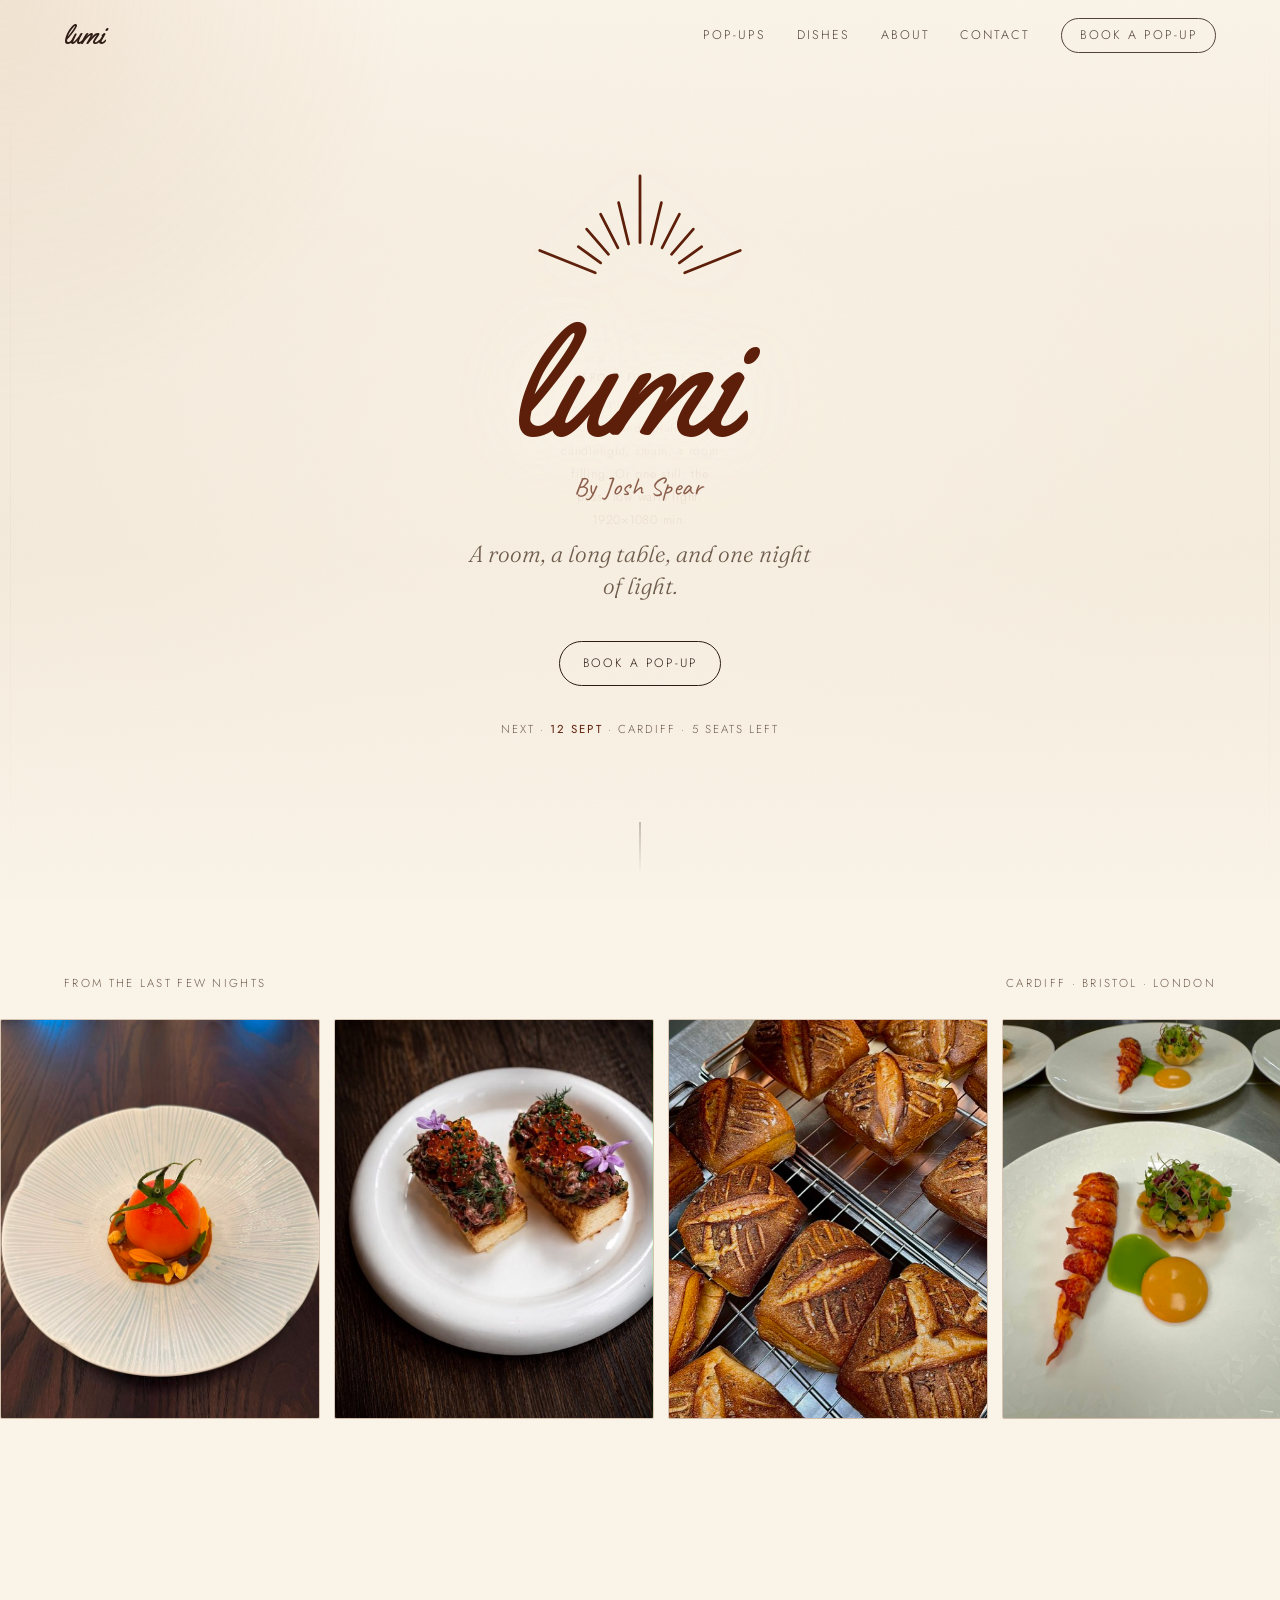
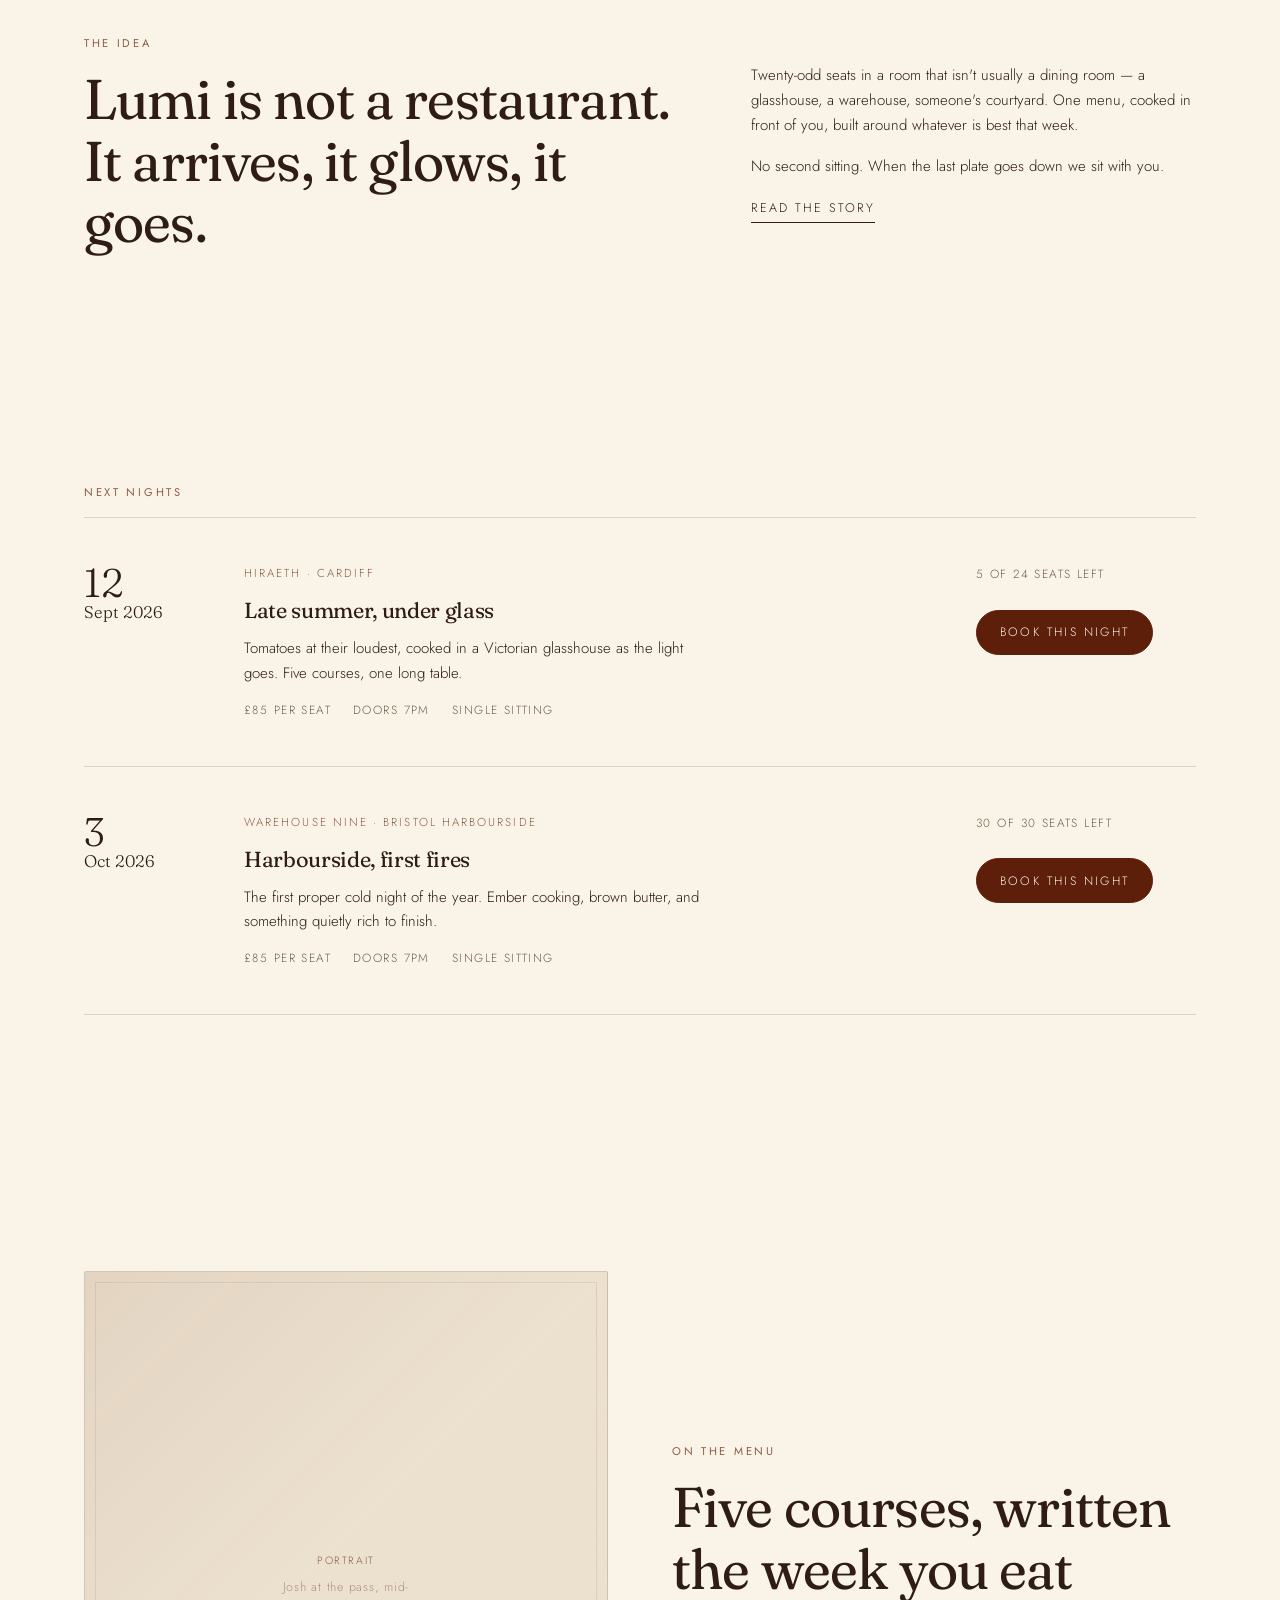
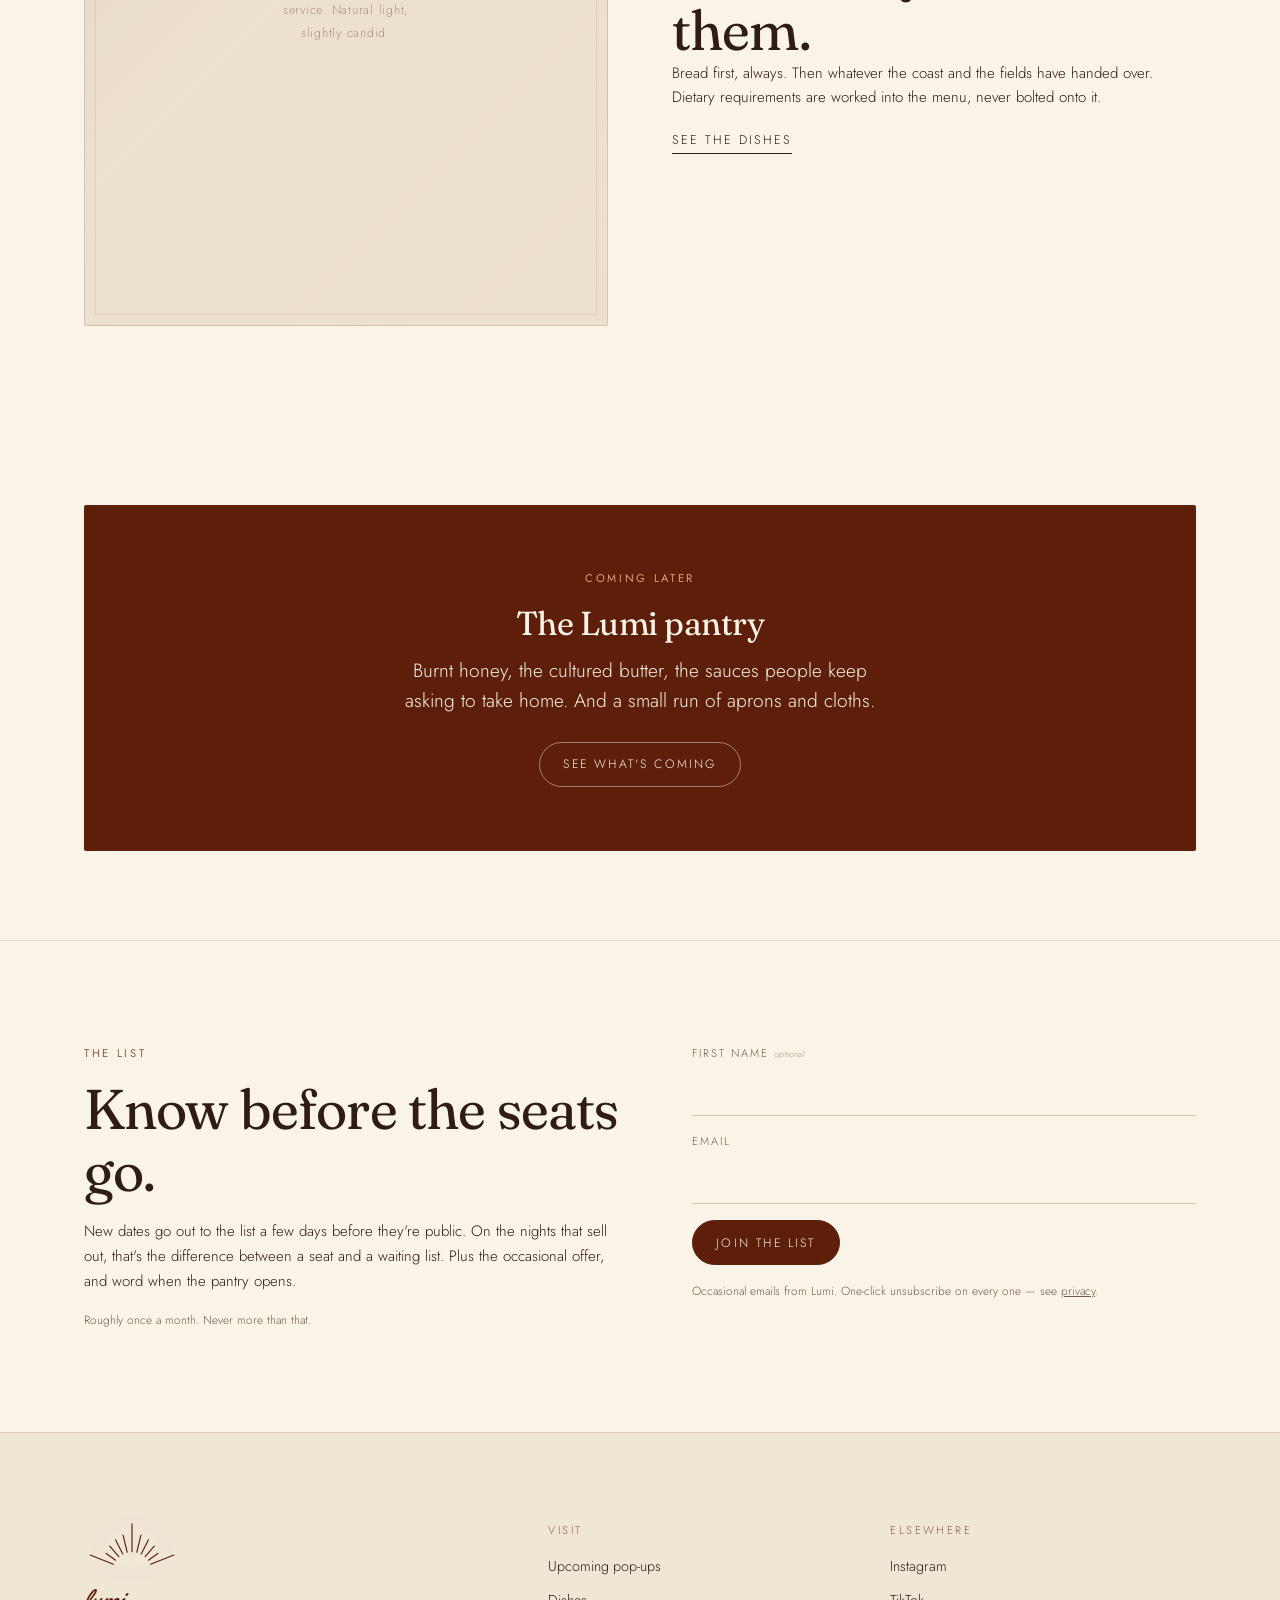
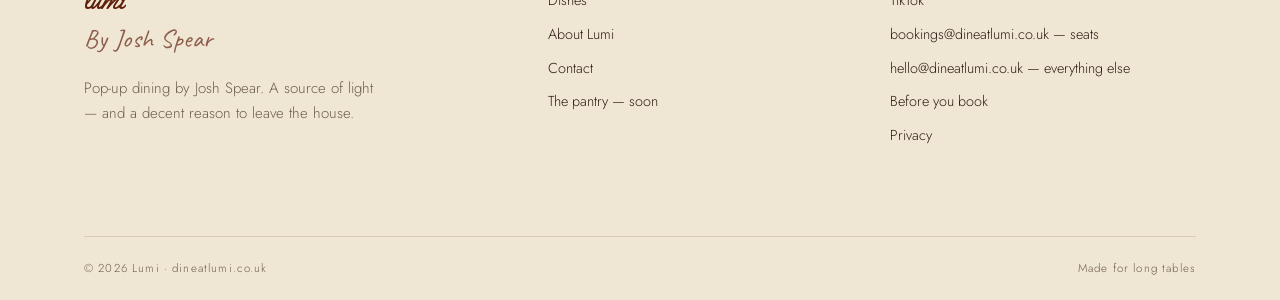
==== index.html @ 521fe667 "first commit" ====
<!DOCTYPE html>
<html lang="en-GB">
<head>
<meta charset="utf-8">
<meta name="viewport" content="width=device-width, initial-scale=1">
<title>Lumi — pop-up dining by Josh Spear</title>
<meta name="description" content="Pop-up dining by chef Josh Spear. One sitting, one long table, five courses. Book a seat at the next Lumi night.">
<link rel="canonical" href="https://dineatlumi.co.uk/">
<meta property="og:type" content="website">
<meta property="og:site_name" content="Lumi">
<meta property="og:title" content="Lumi — pop-up dining by Josh Spear">
<meta property="og:description" content="Pop-up dining by chef Josh Spear. One sitting, one long table, five courses. Book a seat at the next Lumi night.">
<meta property="og:url" content="https://dineatlumi.co.uk/">
<meta property="og:image" content="https://dineatlumi.co.uk/assets/images/og-lumi.jpg">
<meta name="twitter:card" content="summary_large_image">
<meta name="theme-color" content="#FAF3E7">
<link rel="icon" href="assets/images/favicon.svg" type="image/svg+xml">
<link rel="preconnect" href="https://fonts.googleapis.com">
<link rel="preconnect" href="https://fonts.gstatic.com" crossorigin>
<link href="https://fonts.googleapis.com/css2?family=Caveat:wght@400;500&family=Fraunces:opsz,wght,SOFT,WONK@9..144,300..600,0..100,0..1&family=Jost:wght@300;400;500&family=Yellowtail&display=swap" rel="stylesheet">
<link rel="stylesheet" href="assets/styles.css">
<script type="application/ld+json">{
  "@context":"https://schema.org","@type":"FoodEstablishment","@id":"https://dineatlumi.co.uk/#lumi",
  "name":"Lumi","alternateName":"Lumi by Josh Spear","url":"https://dineatlumi.co.uk",
  "description":"Pop-up dining by chef Josh Spear. One sitting, one long table, five courses.",
  "servesCuisine":"Modern British","priceRange":"££££","email":"hello@dineatlumi.co.uk",
  "contactPoint":[
    {"@type":"ContactPoint","contactType":"reservations","email":"bookings@dineatlumi.co.uk","areaServed":"GB","availableLanguage":"English"},
    {"@type":"ContactPoint","contactType":"customer service","email":"hello@dineatlumi.co.uk","areaServed":"GB","availableLanguage":"English"}
  ],
  "founder":{"@type":"Person","name":"Josh Spear","jobTitle":"Chef"},
  "areaServed":{"@type":"Place","name":"South West England"},
  "sameAs":["https://instagram.com/dineatlumi","https://tiktok.com/dineatlumi"]
}</script>
</head>
<body>
<div class="grain" aria-hidden="true"></div>
<div class="glow" id="glow" aria-hidden="true"></div>

<header class="head" id="head">
  <a class="brand" href="index.html">lumi</a>
  <button class="navbtn" id="navbtn" aria-expanded="false" aria-controls="nav" aria-label="Menu">
    <span></span><span></span><span></span>
  </button>
  <nav class="nav" id="nav">
    <a href="pop-ups.html">Pop-ups</a>
    <a href="dishes.html">Dishes</a>
    <a href="about.html">About</a>
    <a href="contact.html">Contact</a>
    <a href="pop-ups.html" class="btn btn--sm"><span>Book a pop-up</span></a>
  </nav>
</header>

<main id="main">


  <div class="hero">
    <div class="hero__media">
      <!-- REPLACE: hero video or still -->
      <div class="ph"><span class="ph__label">Hero — full-screen<i>Cinematic 10–15s loop, muted: hands plating by candlelight, steam, a room filling. Or one still: the pass, low warm light. 1920×1080 min.</i></span></div>
    </div>
    <div class="hero__inner">
      <!-- SWAP: drop the real logo file in here when you have an SVG -->
      <div class="sun-wrap"><svg class="sun" viewBox="0 10 200 108" fill="none" aria-hidden="true"><g stroke="currentColor" stroke-width="2.4" stroke-linecap="round"><path d="M61.1 100.3L12.8 80.8"/><path d="M65.8 91.6L46.3 77.6"/><path d="M72.6 84.2L53.6 62.3"/><path d="M80.8 78.6L65.7 49.3"/><path d="M90.1 75.2L81.4 39.2"/><path d="M100.0 74.0L100.0 16.0"/><path d="M109.9 75.2L118.6 39.2"/><path d="M119.2 78.6L134.3 49.3"/><path d="M127.4 84.2L146.4 62.3"/><path d="M134.2 91.6L153.7 77.6"/><path d="M138.9 100.3L187.2 80.8"/></g></svg></div>
      <h1 class="mark">lumi</h1>
      <p class="byline">By Josh Spear</p>
      <p class="hero__sub">A room, a long table, and one night of light.</p>
      <div class="hero__cta"><a href="pop-ups.html" class="btn"><span>Book a pop-up</span></a></div>
      <p class="next" id="nextline"></p>
    </div>
    <div class="scrollcue" aria-hidden="true"></div>
  </div>

  <!-- food strip -->
  <div class="strip">
    <div class="strip__head">
      <p>From the last few nights</p>
      <p class="dim">Cardiff · Bristol · London</p>
    </div>
    <div class="track" id="track"></div>
  </div>

  <div class="band">
    <div class="wrap two two--wide rv">
      <div>
        <p class="eyebrow">The idea</p>
        <h2 class="h-lg">Lumi is not a restaurant. It arrives, it glows, it goes.</h2>
      </div>
      <div>
        <p class="p">Twenty-odd seats in a room that isn't usually a dining room — a glasshouse, a warehouse, someone's courtyard. One menu, cooked in front of you, built around whatever is best that week.</p>
        <p class="p">No second sitting. When the last plate goes down we sit with you.</p>
        <a href="about.html" class="link">Read the story</a>
      </div>
    </div>
  </div>

  <div class="band band--tight">
    <div class="wrap">
      <p class="eyebrow rv">Next nights</p>
      <div id="home-events"></div>
      <p style="margin-top:34px" class="rv"><a href="pop-ups.html" class="link">All upcoming pop-ups</a></p>
    </div>
  </div>

  <div class="band band--tight">
    <div class="wrap two rv">
      <div class="ph r-4x5">
        <!-- REPLACE -->
        <span class="ph__label">Portrait<i>Josh at the pass, mid-service. Natural light, slightly candid.</i></span>
      </div>
      <div>
        <p class="eyebrow">On the menu</p>
        <h2 class="h-lg">Five courses, written the week you eat them.</h2>
        <p class="p">Bread first, always. Then whatever the coast and the fields have handed over. Dietary requirements are worked into the menu, never bolted onto it.</p>
        <a href="dishes.html" class="link">See the dishes</a>
      </div>
    </div>
  </div>

  <div class="band band--tight">
    <div class="wrap rv">
      <div class="shop">
        <p class="eyebrow">Coming later</p>
        <h2 class="h-md">The Lumi pantry</h2>
        <p class="lede" style="margin:14px auto 26px">Burnt honey, the cultured butter, the sauces people keep asking to take home. And a small run of aprons and cloths.</p>
        <a href="pantry.html" class="btn"><span>See what's coming</span></a>
      </div>
    </div>
  </div>

</main>

<section class="signup" aria-labelledby="signuptitle">
  <div class="wrap">
    <div class="signup__grid rv">
      <div>
        <p class="eyebrow">The list</p>
        <h2 class="h-lg" id="signuptitle">Know before the seats go.</h2>
        <p class="p" style="margin-top:18px">New dates go out to the list a few days before they're public. On the nights that sell out, that's the difference between a seat and a waiting list. Plus the occasional offer, and word when the pantry opens.</p>
        <p class="note">Roughly once a month. Never more than that.</p>
      </div>
      <form class="form" id="mailform" method="post" target="_blank" novalidate>
        <div class="field">
          <label for="m-fname">First name <span class="opt">optional</span></label>
          <input id="m-fname" name="FNAME" type="text" autocomplete="given-name">
        </div>
        <div class="field">
          <label for="m-email">Email</label>
          <input id="m-email" name="EMAIL" type="email" autocomplete="email" required>
        </div>
        <!-- Mailchimp's bot trap. Real people never see it. Leave it alone. -->
        <div class="hp" aria-hidden="true"><input id="m-hp" type="text" name="" tabindex="-1" value="" autocomplete="off"></div>
        <div><button class="btn btn--solid" type="submit" name="subscribe"><span>Join the list</span></button></div>
        <p class="note">Occasional emails from Lumi. One-click unsubscribe on every one — see <a href="privacy.html">privacy</a>.</p>
        <p class="note" id="mailstatus" role="status"></p>
      </form>
    </div>
  </div>
</section>

<footer class="foot">
  <div class="wrap">
    <div class="foot__grid">
      <div>
        <div class="sun-wrap sun-wrap--foot"><svg class="sun sun--static" viewBox="0 10 200 108" fill="none" aria-hidden="true"><g stroke="currentColor" stroke-width="2.4" stroke-linecap="round"><path d="M61.1 100.3L12.8 80.8"/><path d="M65.8 91.6L46.3 77.6"/><path d="M72.6 84.2L53.6 62.3"/><path d="M80.8 78.6L65.7 49.3"/><path d="M90.1 75.2L81.4 39.2"/><path d="M100.0 74.0L100.0 16.0"/><path d="M109.9 75.2L118.6 39.2"/><path d="M119.2 78.6L134.3 49.3"/><path d="M127.4 84.2L146.4 62.3"/><path d="M134.2 91.6L153.7 77.6"/><path d="M138.9 100.3L187.2 80.8"/></g></svg></div>
        <p class="brand" style="margin:0; color:var(--russet)">lumi</p>
        <p class="byline" style="opacity:1; animation:none; margin:0 0 16px; color:var(--clay)">By Josh Spear</p>
        <p class="p" style="max-width:34ch; color:var(--muted)">Pop-up dining by Josh Spear. A source of light — and a decent reason to leave the house.</p>
      </div>
      <div>
        <p class="foot__t">Visit</p>
        <ul>
          <li><a href="pop-ups.html">Upcoming pop-ups</a></li>
          <li><a href="dishes.html">Dishes</a></li>
          <li><a href="about.html">About Lumi</a></li>
          <li><a href="contact.html">Contact</a></li>
          <li><a href="pantry.html">The pantry — soon</a></li>
        </ul>
      </div>
      <div>
        <p class="foot__t">Elsewhere</p>
        <ul>
          <li><a href="#" target="_blank" rel="noopener">Instagram</a></li>
          <li><a href="#" target="_blank" rel="noopener">TikTok</a></li>
          <li><a href="mailto:bookings@dineatlumi.co.uk">bookings@dineatlumi.co.uk</a> — seats</li>
          <li><a href="mailto:hello@dineatlumi.co.uk">hello@dineatlumi.co.uk</a> — everything else</li>
          <li><a href="booking-terms.html">Before you book</a></li>
          <li><a href="privacy.html">Privacy</a></li>
        </ul>
      </div>
    </div>
    <div class="foot__base">
      <span>© <span id="yr"></span> Lumi · dineatlumi.co.uk</span>
      <span>Made for long tables</span>
    </div>
  </div>
</footer>
<div class="modal" id="modal" role="dialog" aria-modal="true" aria-labelledby="modaltitle">
  <div class="modal__veil" data-close></div>
  <div class="modal__box">
    <button class="modal__x" data-close aria-label="Close">×</button>
    <div id="modalbody"></div>
  </div>
</div>
<script src="assets/content.js"></script>
<script src="assets/site.js"></script>
</body>
</html>
---- assets/styles.css ----
/* ============================================================
   LUMI — dineatlumi.co.uk
   Palette sampled from the Lumi logo.
   ============================================================ */
:root{
  --cream:      #FAF3E7;   /* logo ground */
  --cream-deep: #F0E6D4;
  --sand:       #E2D5BF;
  --clay:       #8B5D4A;   /* logo mark */
  --russet:     #5D1F0A;   /* sampled from the logo wordmark */
  --night:      #241310;   /* deepest tone in the mark */
  --ink:        #2E1C15;
  --muted:      #6F5D4D;

  --bg: var(--cream);
  --fg: var(--ink);

  --display: 'Fraunces', 'Iowan Old Style', Georgia, serif;
  --body: 'Jost', 'Avenir Next', 'Helvetica Neue', sans-serif;
  --script: 'Yellowtail', 'Snell Roundhand', cursive;   /* stands in for the logo wordmark */
  --hand: 'Caveat', 'Bradley Hand', cursive;            /* the 'By Josh Spear' line */

  --gut: clamp(20px, 5vw, 64px);
  --max: 1240px;
  --ease: cubic-bezier(.22,.61,.36,1);
}

*,*::before,*::after{box-sizing:border-box}
html{-webkit-text-size-adjust:100%}
body{
  margin:0;
  font-family:var(--body);
  font-weight:300;
  font-size:clamp(15px,1.05vw,17px);
  line-height:1.65;
  color:var(--fg);
  background:var(--bg);
  transition:background-color .18s linear, color .18s linear;
  overflow-x:hidden;
}
img{max-width:100%;display:block}
a{color:inherit}
button{font:inherit;color:inherit}

/* very fine grain — keeps large flat cream areas from looking flat */
.grain{
  position:fixed; inset:0; z-index:45; pointer-events:none; opacity:.5;
  background-image:url("data:image/svg+xml,%3Csvg xmlns='http://www.w3.org/2000/svg' width='160' height='160'%3E%3Cfilter id='n'%3E%3CfeTurbulence type='fractalNoise' baseFrequency='.85' numOctaves='3'/%3E%3C/filter%3E%3Crect width='160' height='160' filter='url(%23n)' opacity='.035'/%3E%3C/svg%3E");
  mix-blend-mode:multiply;
}

/* the glow — Lumi's signature. a soft light that follows the cursor over dark sections */
.glow{
  position:fixed; z-index:1; pointer-events:none;
  width:70vmax; height:70vmax; left:0; top:0;
  transform:translate(-50%,-50%);
  background:radial-gradient(circle, rgba(199,146,104,.16), rgba(199,146,104,.05) 36%, transparent 64%);
  opacity:0; transition:opacity .6s var(--ease);
}
.glow.on{opacity:1}

/* ---------- type ---------- */
.h-xl,.h-lg,.h-md,.h-sm{
  font-family:var(--display); font-weight:400; margin:0;
  font-variation-settings:'SOFT' 40,'WONK' 1;
  letter-spacing:-.015em; line-height:1.06;
}
.h-xl{font-size:clamp(2.6rem,7.4vw,5.4rem)}
.h-lg{font-size:clamp(2.1rem,4.6vw,3.5rem); line-height:1.1}
.h-md{font-size:clamp(1.5rem,2.6vw,2.1rem); line-height:1.18}
.h-sm{font-size:clamp(1.15rem,1.7vw,1.4rem); line-height:1.25}
.eyebrow{
  font-size:.7rem; text-transform:uppercase; letter-spacing:.24em;
  font-weight:400; color:var(--clay); margin:0 0 1.4em;
}
.lede{font-size:clamp(1.05rem,1.5vw,1.28rem); line-height:1.55; max-width:46ch}
.dim{color:var(--muted)}
.p{max-width:60ch; margin:0 0 1.1em}

/* ---------- layout ---------- */
.wrap{max-width:var(--max); margin:0 auto; padding-inline:var(--gut); position:relative; z-index:2}
.band{padding-block:clamp(72px,11vw,150px)}
.band--tight{padding-block:clamp(52px,7vw,92px)}
.rule{height:1px; background:currentColor; opacity:.16; border:0; margin:0}

/* ---------- header ---------- */
.head{
  position:fixed; inset:0 0 auto; z-index:50; pointer-events:none;
  display:flex; align-items:center; justify-content:space-between; gap:16px;
  padding:18px var(--gut);
  transition:padding .4s var(--ease), background-color .3s linear;
}
.head::before{
  content:''; position:absolute; inset:0; z-index:-1; opacity:0;
  pointer-events:none; transition:opacity .3s linear;
}
.head.stuck{padding-block:12px}
.head.stuck::before{opacity:1; background:color-mix(in srgb, var(--bg) 88%, transparent); backdrop-filter:blur(9px)}
.head > *{pointer-events:auto}
.brand{
  font-family:var(--script); font-size:1.7rem; letter-spacing:.01em;
  text-decoration:none; font-weight:400; line-height:1; padding-block:4px;
}
.nav{display:flex; align-items:center; gap:clamp(18px,2.4vw,34px)}
.nav a{
  text-decoration:none; font-size:.78rem; letter-spacing:.16em; text-transform:uppercase;
  padding-block:6px; position:relative; opacity:.82;
}
.nav a::after{
  content:''; position:absolute; left:0; right:0; bottom:0; height:1px;
  background:currentColor; transform:scaleX(0); transform-origin:left;
  transition:transform .45s var(--ease);
}
.nav a:hover,.nav a[aria-current]{opacity:1}
.nav a:hover::after,.nav a[aria-current]::after{transform:scaleX(1)}
.navbtn{display:none; position:relative; z-index:3; background:none; border:0; padding:10px; cursor:pointer}
.navbtn span{display:block; width:22px; height:1px; background:currentColor; margin:5px 0; transition:transform .35s var(--ease), opacity .2s}
.navbtn[aria-expanded="true"] span:nth-child(1){transform:translateY(6px) rotate(45deg)}
.navbtn[aria-expanded="true"] span:nth-child(2){opacity:0}
.navbtn[aria-expanded="true"] span:nth-child(3){transform:translateY(-6px) rotate(-45deg)}

/* ---------- buttons ---------- */
.btn{
  display:inline-flex; align-items:center; gap:.7em;
  border:1px solid currentColor; background:none; cursor:pointer;
  padding:.95em 1.9em; border-radius:999px; text-decoration:none;
  font-size:.76rem; letter-spacing:.18em; text-transform:uppercase;
  transition:background-color .4s var(--ease), color .4s var(--ease), border-color .4s var(--ease);
}
.btn:hover{background:var(--clay); border-color:var(--clay); color:var(--cream)}
.btn--solid{background:var(--russet); border-color:var(--russet); color:var(--cream)}
.btn--solid:hover{background:var(--clay); border-color:var(--clay); color:var(--cream)}
.btn--sm{padding:.72em 1.4em; font-size:.7rem}
.link{
  text-decoration:none; font-size:.78rem; letter-spacing:.16em; text-transform:uppercase;
  border-bottom:1px solid currentColor; padding-bottom:3px; display:inline-block;
  transition:opacity .3s;
}
.link:hover{opacity:.6}
:focus-visible{outline:2px solid var(--clay); outline-offset:3px; border-radius:2px}

/* ---------- hero ---------- */
.hero{position:relative; min-height:100svh; display:grid; place-items:center; text-align:center; overflow:hidden}
.hero--sub{min-height:58svh; padding-top:90px}
.hero__media{position:absolute; inset:0; z-index:0}
.hero__media .ph{height:100%; border:0; border-radius:0; color:var(--clay)}
.hero__media::after{
  content:''; position:absolute; inset:0;
  background:
    linear-gradient(180deg, var(--cream) 0%, rgba(250,243,231,.72) 26%, rgba(250,243,231,.62) 62%, var(--cream) 100%),
    radial-gradient(ellipse at 50% 46%, rgba(250,243,231,.55), transparent 62%);
}
.hero__inner{position:relative; z-index:3; padding:110px var(--gut) 90px; width:100%}
.mark{
  font-family:var(--script); font-weight:400;
  font-size:clamp(3.8rem,14vw,9.5rem); line-height:1.05; letter-spacing:.005em;
  margin:0; color:var(--russet);
  position:relative; left:var(--nudge,0);
  text-shadow:0 2px 34px rgba(250,243,231,.95), 0 0 90px rgba(250,243,231,.8);
  opacity:0; animation:lite 1.6s var(--ease) .75s forwards;
}
.byline{
  color:var(--clay);
  position:relative; left:var(--nudge,0);
  font-family:var(--hand); font-size:clamp(1.1rem,2.2vw,1.6rem); font-weight:400;
  letter-spacing:.02em; margin:.1em 0 0; opacity:0;
  animation:lite 1.4s var(--ease) 1.1s forwards;
}
@keyframes lite{to{opacity:1; transform:none}}

/* the sunburst — Lumi's mark, drawn as light */
.sun{width:100%; height:auto; display:block; overflow:visible}
.sun path{stroke-dasharray:var(--len,70); stroke-dashoffset:var(--len,70); animation:draw 1.1s var(--ease) forwards}
.sun--static path{animation:none; stroke-dashoffset:0}
@keyframes draw{to{stroke-dashoffset:0}}
.sun-wrap{width:clamp(120px,22vw,230px); margin:0 auto 10px; color:var(--russet);
  filter:drop-shadow(0 0 22px rgba(250,243,231,.95))}
.sun-wrap--foot{width:96px; margin:0 0 10px; color:var(--russet)}
.hero__say{
  font-size:.72rem; letter-spacing:.34em; text-transform:uppercase; color:var(--clay);
  margin:0 0 26px; opacity:0; animation:lite 1.2s var(--ease) .05s forwards;
}
.hero__sub{
  color:var(--muted);
  font-family:var(--display); font-size:clamp(1.05rem,1.9vw,1.45rem); font-weight:300;
  font-style:italic; margin:30px auto 38px; max-width:24ch; line-height:1.4;
  opacity:0; animation:lite 1.4s var(--ease) 1.45s forwards;
}
.hero__cta{opacity:0; animation:lite 1.4s var(--ease) 1.7s forwards}
.next{
  color:var(--muted); margin-top:34px; font-size:.72rem; letter-spacing:.18em; text-transform:uppercase;
  opacity:0; animation:lite 1.4s var(--ease) 1.95s forwards;
}
.next b{font-weight:400; color:var(--russet)}
.scrollcue{
  position:absolute; left:50%; bottom:26px; z-index:3; transform:translateX(-50%);
  width:1px; height:52px; background:linear-gradient(currentColor,transparent); opacity:.5;
}

/* ---------- image placeholders ---------- */
.ph{
  position:relative; display:grid; place-items:center; text-align:center;
  background:
    linear-gradient(135deg, rgba(139,93,74,.13), rgba(139,93,74,.04) 45%, rgba(226,213,191,.30)),
    var(--cream-deep);
  border:1px solid rgba(139,93,74,.22); border-radius:2px;
  color:var(--clay); overflow:hidden;
}
.ph::before{
  content:''; position:absolute; inset:10px; border:1px solid rgba(139,93,74,.14); border-radius:1px;
}
.ph__label{
  position:relative; padding:20px; max-width:34ch;
  font-size:.66rem; letter-spacing:.15em; text-transform:uppercase; line-height:1.85;
}
.ph__label i{display:block; font-style:normal; opacity:.62; letter-spacing:.06em; text-transform:none; font-size:.78rem; margin-top:6px}
.ph img{
  position:absolute; inset:0;
  width:100%; height:100%;
  object-fit:cover; display:block;
}
.r-4x5{aspect-ratio:4/5}
.r-1x1{aspect-ratio:1/1}
.r-3x2{aspect-ratio:3/2}
.r-16x9{aspect-ratio:16/9}

/* ---------- the strip (food, below hero) ---------- */
.strip{padding-block:clamp(46px,6vw,74px); overflow:hidden; position:relative; z-index:2}
.strip__head{display:flex; justify-content:space-between; align-items:baseline; gap:20px; margin-bottom:26px; padding-inline:var(--gut)}
.strip__head p{margin:0; font-size:.72rem; letter-spacing:.2em; text-transform:uppercase; color:var(--muted)}
.track{display:flex; gap:14px; width:max-content; animation:slide 70s linear infinite}
.strip:hover .track,.strip:focus-within .track{animation-play-state:paused}
@keyframes slide{to{transform:translateX(-50%)}}
.track .ph{width:min(74vw,320px); flex:0 0 auto}

/* ---------- generic grid ---------- */
.two{display:grid; gap:clamp(28px,5vw,72px); align-items:center}
@media(min-width:860px){.two{grid-template-columns:1fr 1fr}.two--wide{grid-template-columns:1.15fr .85fr}}

/* ---------- events ---------- */
.ev{
  display:grid; gap:22px; padding-block:clamp(30px,4vw,46px);
  border-top:1px solid rgba(139,93,74,.22); align-items:start;
}
.ev:last-of-type{border-bottom:1px solid rgba(139,93,74,.22)}
@media(min-width:900px){.ev{grid-template-columns:120px 1fr 220px; gap:40px}}
.ev__date{font-family:var(--display); font-size:1.05rem; line-height:1.3; font-variation-settings:'SOFT' 40}
.ev__date b{display:block; font-size:2.5rem; font-weight:300; line-height:.95}
.ev__where{font-size:.72rem; letter-spacing:.18em; text-transform:uppercase; color:var(--clay); margin:0 0 10px}
.ev__body p{margin:0 0 14px; max-width:52ch}
.ev__meta{display:flex; flex-wrap:wrap; gap:8px 22px; font-size:.74rem; letter-spacing:.12em; text-transform:uppercase; color:var(--muted)}
.seats{margin-bottom:14px}
.seats__bar{height:2px; background:rgba(139,93,74,.22); position:relative; overflow:hidden; margin-top:8px}
.seats__bar i{position:absolute; inset:0 auto 0 0; background:var(--clay); display:block}
.ev__act{display:flex; flex-direction:column; gap:12px; align-items:flex-start}
.sold{font-size:.72rem; letter-spacing:.2em; text-transform:uppercase; color:var(--muted); border:1px solid rgba(139,93,74,.3); padding:.85em 1.6em; border-radius:999px}

/* ---------- dishes ---------- */
.dish{display:grid; gap:clamp(22px,4vw,60px); padding-block:clamp(34px,5vw,66px); border-top:1px solid rgba(139,93,74,.22)}
@media(min-width:860px){
  .dish{grid-template-columns:.85fr 1fr; align-items:center}
  .dish:nth-child(even) .dish__media{order:2}
}
.course{font-size:.68rem; letter-spacing:.26em; text-transform:uppercase; color:var(--clay); margin:0 0 12px}
.dish__name{margin:0 0 14px}
.dish__note{font-family:var(--display); font-style:italic; font-size:1.02rem; color:var(--muted); margin:0 0 16px; max-width:48ch}

/* ---------- shop teaser ---------- */
.shop{background:var(--russet); color:var(--cream); border-radius:2px; padding:clamp(34px,5vw,66px); text-align:center}
.shop .eyebrow{color:#E0A472}
.shop .btn{border-color:rgba(250,243,231,.45)}

/* ---------- pantry ---------- */
.prods{display:grid; gap:clamp(20px,3vw,36px); grid-template-columns:repeat(auto-fit,minmax(230px,1fr)); margin-top:8px}
.prod__name{margin:16px 0 4px; font-family:var(--display); font-size:1.05rem; font-variation-settings:'SOFT' 40}
.prod__meta{margin:0; font-size:.74rem; letter-spacing:.14em; text-transform:uppercase; color:var(--muted)}
.prod__soon{display:inline-block; margin-top:10px; font-size:.66rem; letter-spacing:.2em; text-transform:uppercase; color:var(--clay); border:1px solid rgba(139,93,74,.3); border-radius:999px; padding:.5em 1.1em}

/* ---------- prose pages ---------- */
.prose{max-width:68ch}
.prose h3{font-family:var(--display); font-weight:400; font-size:1.2rem; margin:42px 0 10px; font-variation-settings:'SOFT' 40}
.prose h3:first-child{margin-top:0}
.prose p{margin:0 0 1em}
.todo{border-left:2px solid var(--clay); padding:14px 0 14px 18px; margin:28px 0; font-size:.86rem; color:var(--muted)}
.todo b{color:var(--clay); font-weight:400; letter-spacing:.14em; text-transform:uppercase; font-size:.68rem; display:block; margin-bottom:6px}

/* ---------- mailing list ---------- */
.signup{border-top:1px solid rgba(139,93,74,.2); padding-block:clamp(56px,8vw,104px)}
.signup__grid{display:grid; gap:clamp(26px,4vw,68px)}
@media(min-width:860px){.signup__grid{grid-template-columns:1.05fr .95fr; align-items:start}}
.signup .form{gap:16px}
.opt{text-transform:none; letter-spacing:.02em; opacity:.6; font-size:.78em}
.hp{position:absolute; left:-5000px; width:1px; height:1px; overflow:hidden}

/* ---------- forms ---------- */
.form{display:grid; gap:18px; max-width:520px}
.field{display:grid; gap:8px}
.field label{font-size:.7rem; letter-spacing:.18em; text-transform:uppercase; color:var(--muted)}
.field input,.field select,.field textarea{
  font:inherit; color:var(--ink); background:transparent;
  border:0; border-bottom:1px solid rgba(139,93,74,.35); padding:10px 0; border-radius:0;
  transition:border-color .3s;
}
.field input:focus,.field select:focus,.field textarea:focus{border-color:var(--clay); outline:none}
.field textarea{resize:vertical; min-height:110px}
.note{font-size:.74rem; color:var(--muted); margin:0}
.socials{display:flex; flex-wrap:wrap; gap:10px 14px; margin-top:6px}

/* ---------- modal ---------- */
.modal{position:fixed; inset:0; z-index:80; display:none; place-items:center; padding:20px}
.modal.open{display:grid}
.modal__veil{position:absolute; inset:0; background:rgba(93,31,10,.34); backdrop-filter:blur(8px) saturate(1.1)}
.modal__box{
  position:relative; background:var(--cream); color:var(--ink);
  width:min(560px,100%); max-height:88svh; overflow:auto;
  padding:clamp(26px,4vw,44px); border-radius:3px;
  box-shadow:0 30px 80px rgba(93,31,10,.20); border:1px solid rgba(139,93,74,.18);
  animation:rise .5s var(--ease);
}
@keyframes rise{from{opacity:0; transform:translateY(16px)}}
.modal__x{position:absolute; top:14px; right:14px; background:none; border:0; cursor:pointer; font-size:1.4rem; line-height:1; padding:8px; opacity:.55}
.modal__x:hover{opacity:1}

/* ---------- footer ---------- */
.foot{background:var(--cream-deep); color:var(--ink); position:relative; z-index:2;
  border-top:1px solid rgba(139,93,74,.20)}
.foot a{text-decoration:none}
.foot__grid{display:grid; gap:36px; padding-block:clamp(52px,7vw,88px)}
@media(min-width:760px){.foot__grid{grid-template-columns:1.4fr 1fr 1fr}}
.foot__t{font-size:.7rem; letter-spacing:.22em; text-transform:uppercase; color:var(--clay); margin:0 0 16px}
.foot ul{list-style:none; margin:0; padding:0; display:grid; gap:10px; font-size:.9rem}
.foot__base{display:flex; flex-wrap:wrap; gap:10px 26px; justify-content:space-between; padding-block:22px; font-size:.72rem; letter-spacing:.1em; color:var(--muted); border-top:1px solid rgba(139,93,74,.20)}

/* ---------- reveal ---------- */
.rv{opacity:0; transform:translateY(22px); transition:opacity 1s var(--ease), transform 1s var(--ease)}
.rv.in{opacity:1; transform:none}

/* ---------- mobile ---------- */
@media(max-width:800px){
  .navbtn{display:block; z-index:2}
  .nav{
    position:fixed; inset:0; background:var(--cream); color:var(--ink);
    flex-direction:column; justify-content:center; gap:26px;
    visibility:hidden; clip-path:circle(0% at calc(100% - 34px) 34px);
    transition:clip-path .6s var(--ease), visibility .6s;
  }
  .nav.open{visibility:visible; clip-path:circle(150% at calc(100% - 34px) 34px)}
  .nav a{font-size:1rem; letter-spacing:.22em}
  .head.stuck::before{background:color-mix(in srgb, var(--bg) 94%, transparent)}
}

@media(prefers-reduced-motion:reduce){
  *,*::before,*::after{animation-duration:.01ms !important; animation-iteration-count:1 !important; transition-duration:.01ms !important}
  .rv{opacity:1; transform:none}
  .mark,.byline,.hero__say,.hero__sub,.hero__cta,.next{opacity:1}
  .sun path{stroke-dashoffset:0}
  .strip{overflow-x:auto}
  .track{animation:none}
}
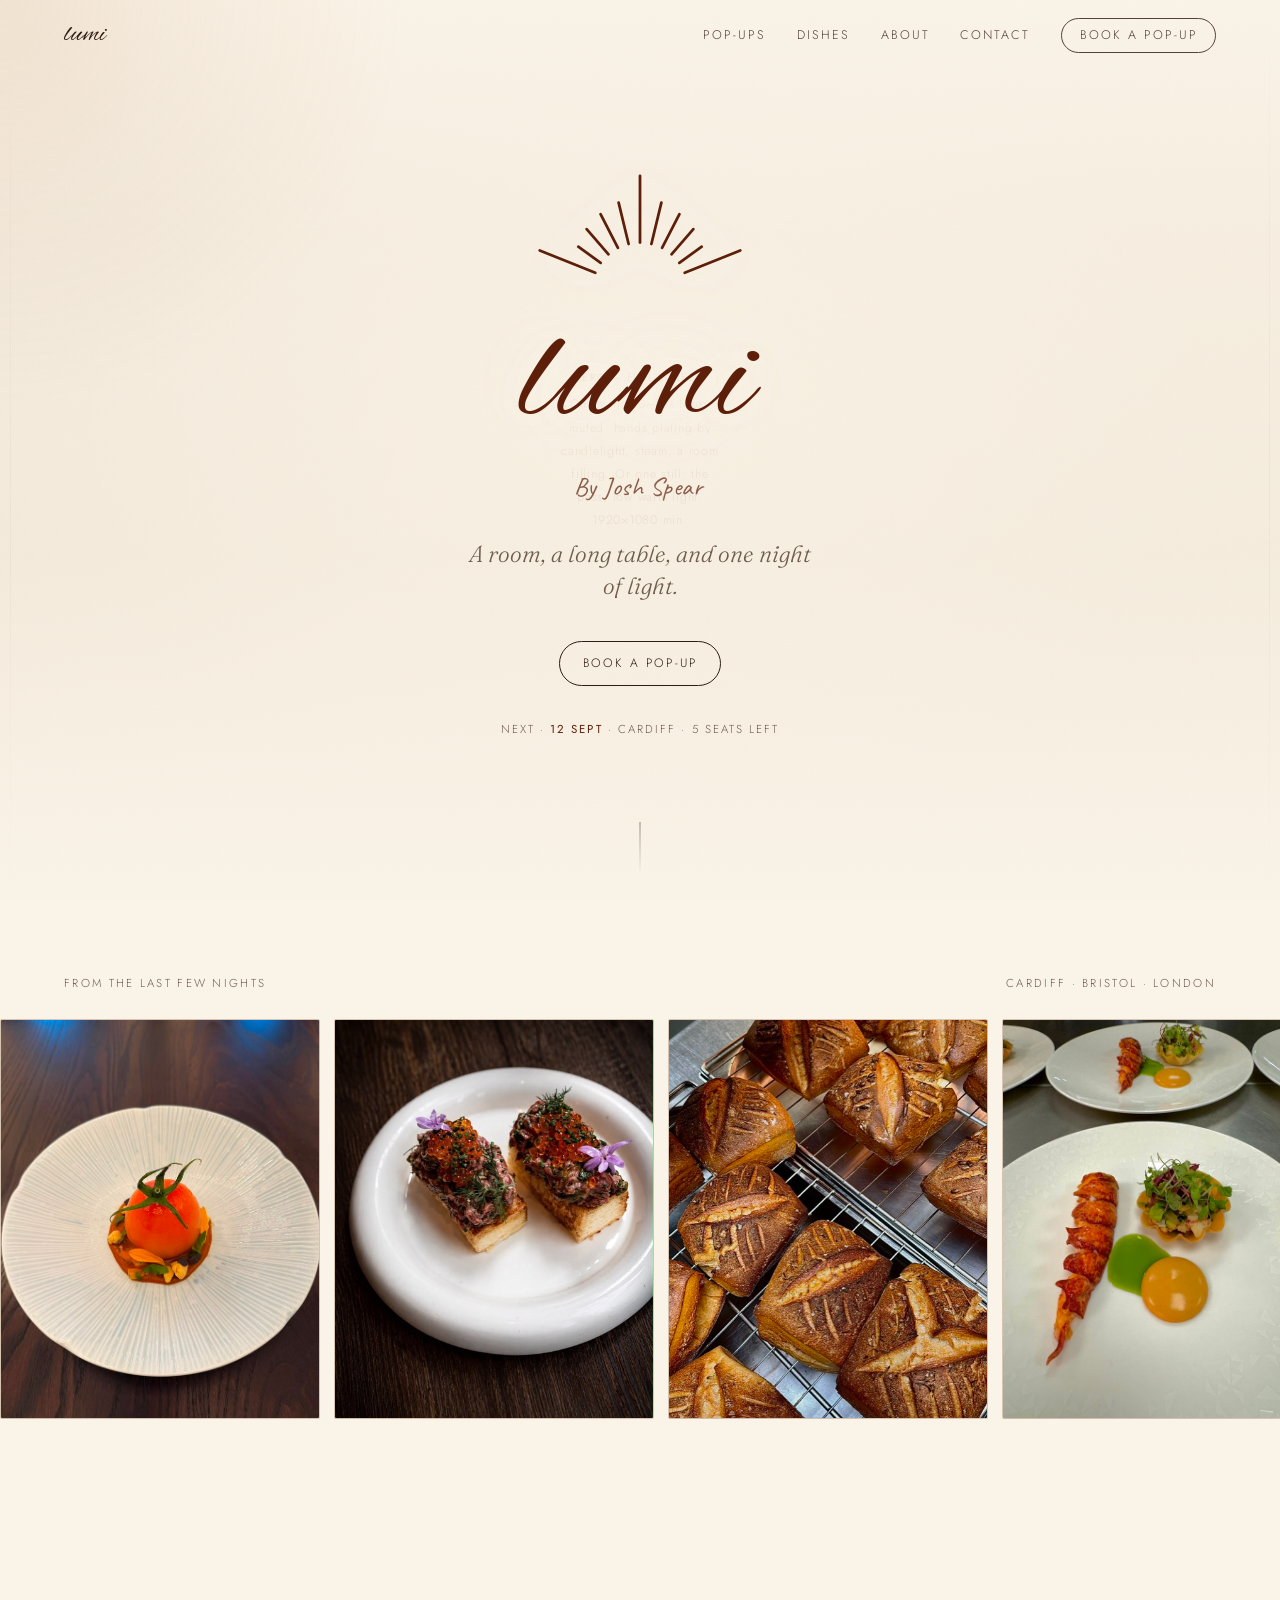
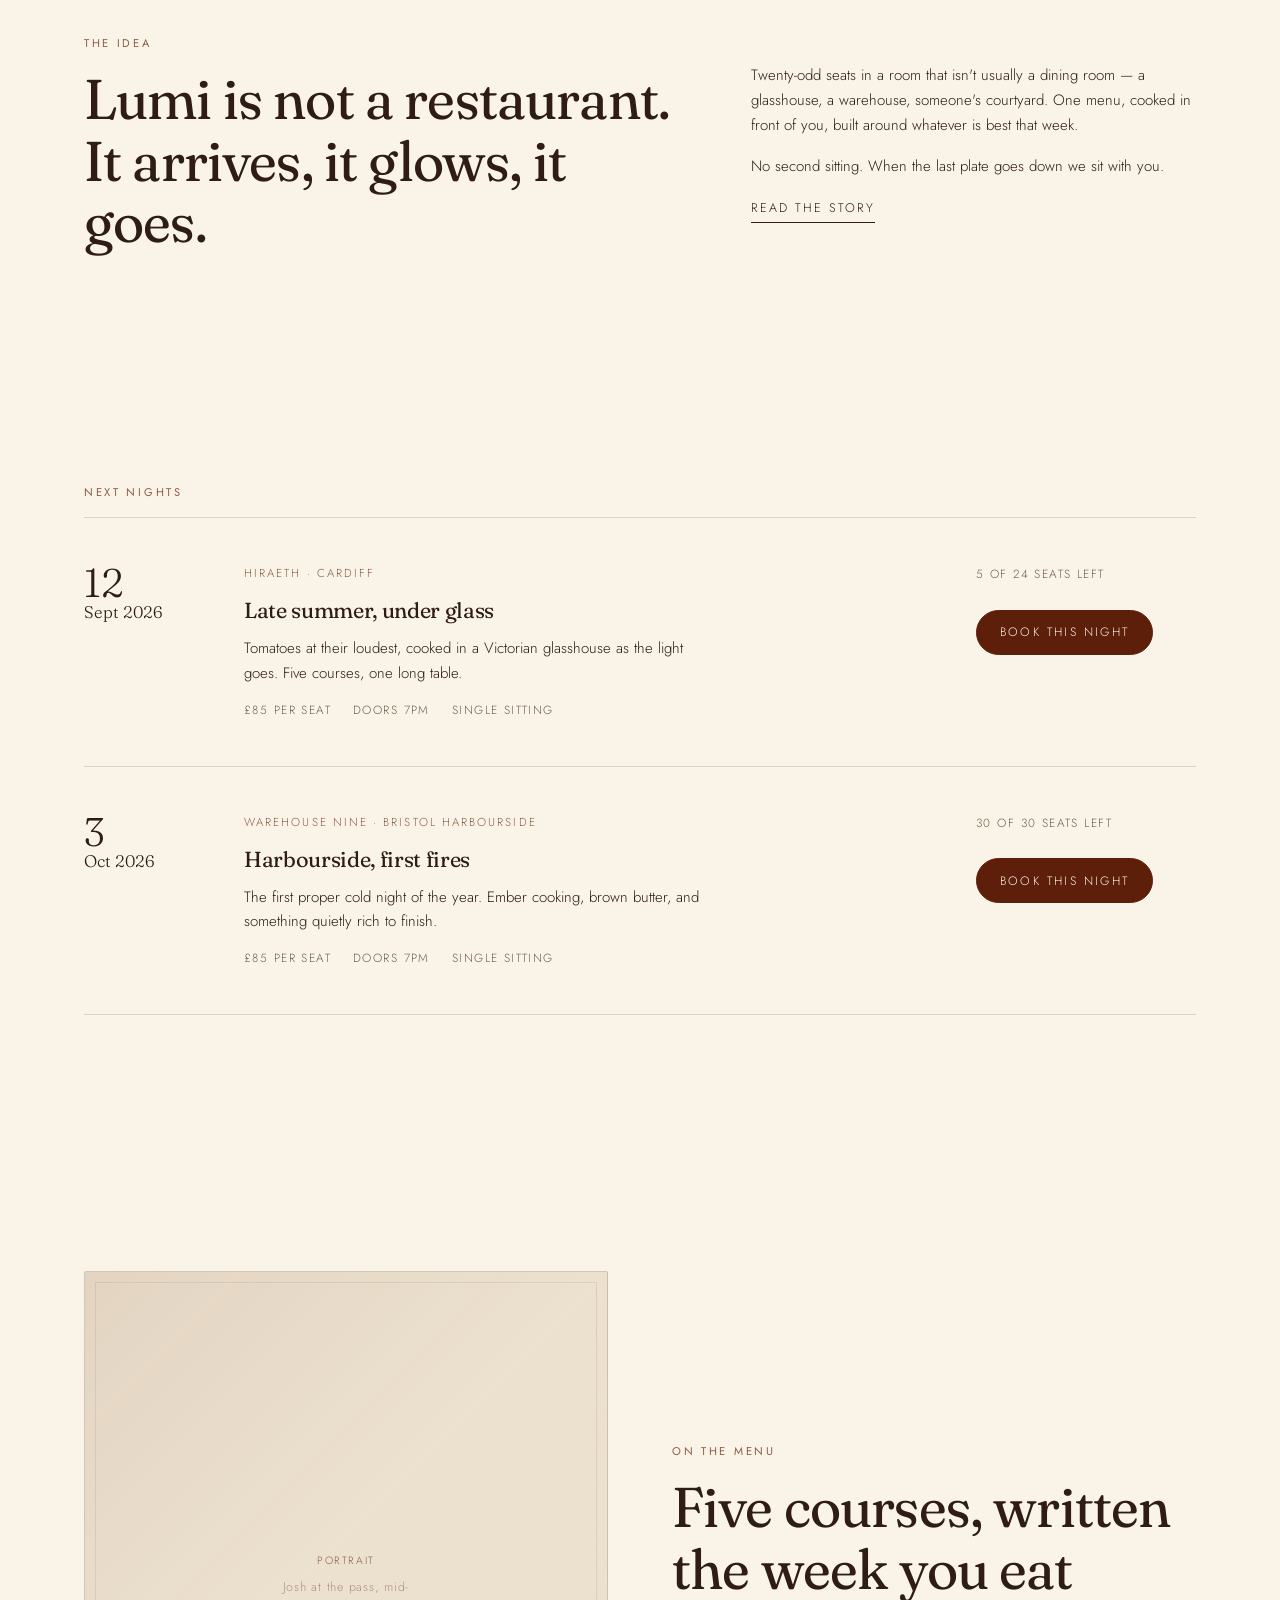
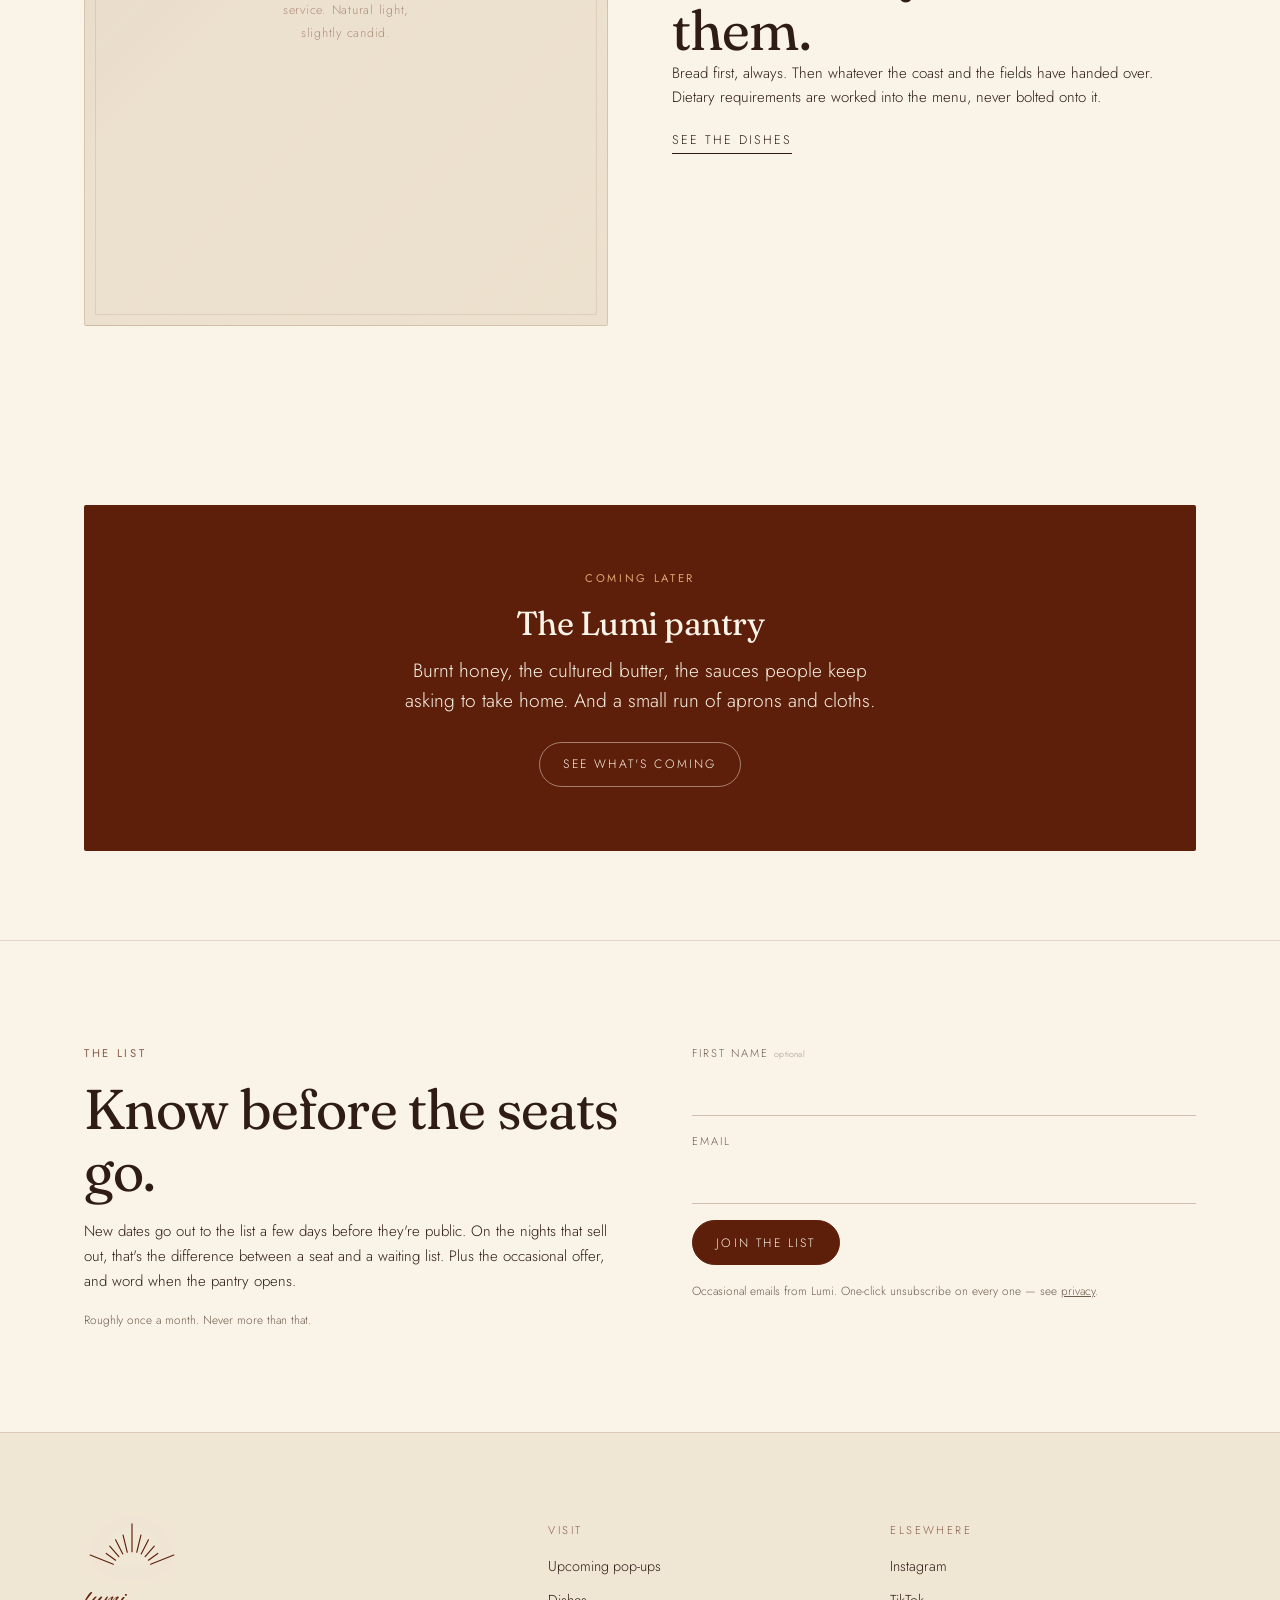
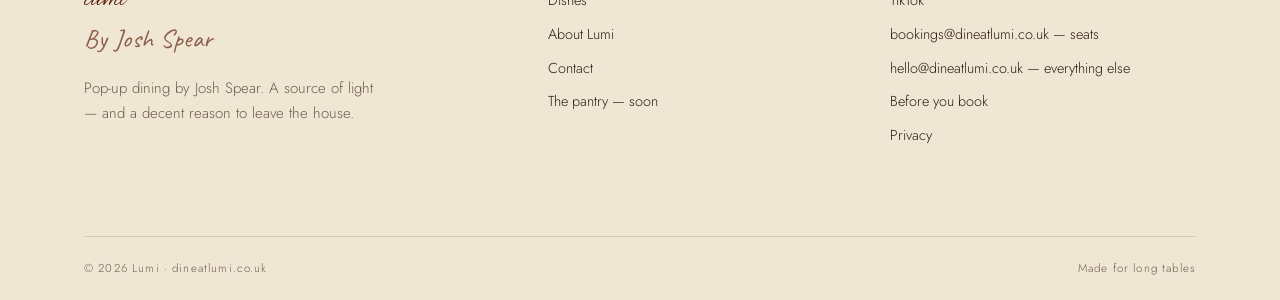
==== commit fe29914e: "Changed Lumi font to Alex Brush across all pages. Added a new section to the CLAUDE.md file with a b" ====
--- a/index.html
+++ b/index.html
@@ -17,7 +17,7 @@
 <link rel="icon" href="assets/images/favicon.svg" type="image/svg+xml">
 <link rel="preconnect" href="https://fonts.googleapis.com">
 <link rel="preconnect" href="https://fonts.gstatic.com" crossorigin>
-<link href="https://fonts.googleapis.com/css2?family=Caveat:wght@400;500&family=Fraunces:opsz,wght,SOFT,WONK@9..144,300..600,0..100,0..1&family=Jost:wght@300;400;500&family=Yellowtail&display=swap" rel="stylesheet">
+<link href="https://fonts.googleapis.com/css2?family=Caveat:wght@400;500&family=Fraunces:opsz,wght,SOFT,WONK@9..144,300..600,0..100,0..1&family=Jost:wght@300;400;500&family=Alex+Brush&display=swap" rel="stylesheet">
 <link rel="stylesheet" href="assets/styles.css">
 <script type="application/ld+json">{
   "@context":"https://schema.org","@type":"FoodEstablishment","@id":"https://dineatlumi.co.uk/#lumi",
@@ -57,7 +57,8 @@
   <div class="hero">
     <div class="hero__media">
       <!-- REPLACE: hero video or still -->
-      <div class="ph"><span class="ph__label">Hero — full-screen<i>Cinematic 10–15s loop, muted: hands plating by candlelight, steam, a room filling. Or one still: the pass, low warm light. 1920×1080 min.</i></span></div>
+      <div class="ph"><span class="ph__label">Hero — full-screen<i>Cinematic 10–15s loop, muted: hands plating by candlelight, steam, a room filling. Or one still: the pass, low warm light. 1920×1080 min.</i></span>
+      </div>
     </div>
     <div class="hero__inner">
       <!-- SWAP: drop the real logo file in here when you have an SVG -->
--- a/assets/styles.css
+++ b/assets/styles.css
@@ -17,7 +17,7 @@
 
   --display: 'Fraunces', 'Iowan Old Style', Georgia, serif;
   --body: 'Jost', 'Avenir Next', 'Helvetica Neue', sans-serif;
-  --script: 'Yellowtail', 'Snell Roundhand', cursive;   /* stands in for the logo wordmark */
+  --script: 'Alex Brush', 'Snell Roundhand', cursive;   /* stands in for the logo wordmark */
   --hand: 'Caveat', 'Bradley Hand', cursive;            /* the 'By Josh Spear' line */
 
   --gut: clamp(20px, 5vw, 64px);
@@ -106,7 +106,9 @@
   text-decoration:none; font-size:.78rem; letter-spacing:.16em; text-transform:uppercase;
   padding-block:6px; position:relative; opacity:.82;
 }
-.nav a::after{
+/* :not(.btn) — the CTA in the nav is an <a> too, and without this the
+   underline draws straight across the inside of the pill */
+.nav a:not(.btn)::after{
   content:''; position:absolute; left:0; right:0; bottom:0; height:1px;
   background:currentColor; transform:scaleX(0); transform-origin:left;
   transition:transform .45s var(--ease);
@@ -131,6 +133,11 @@
 .btn--solid{background:var(--russet); border-color:var(--russet); color:var(--cream)}
 .btn--solid:hover{background:var(--clay); border-color:var(--clay); color:var(--cream)}
 .btn--sm{padding:.72em 1.4em; font-size:.7rem}
+/* Forms disable the button while they're sending. Without this the
+   button looks identical mid-flight and people press it again. */
+.btn:disabled{opacity:.5; cursor:default}
+.btn:disabled:hover{background:none; border-color:currentColor; color:inherit}
+.btn--solid:disabled:hover{background:var(--russet); border-color:var(--russet); color:var(--cream)}
 .link{
   text-decoration:none; font-size:.78rem; letter-spacing:.16em; text-transform:uppercase;
   border-bottom:1px solid currentColor; padding-bottom:3px; display:inline-block;
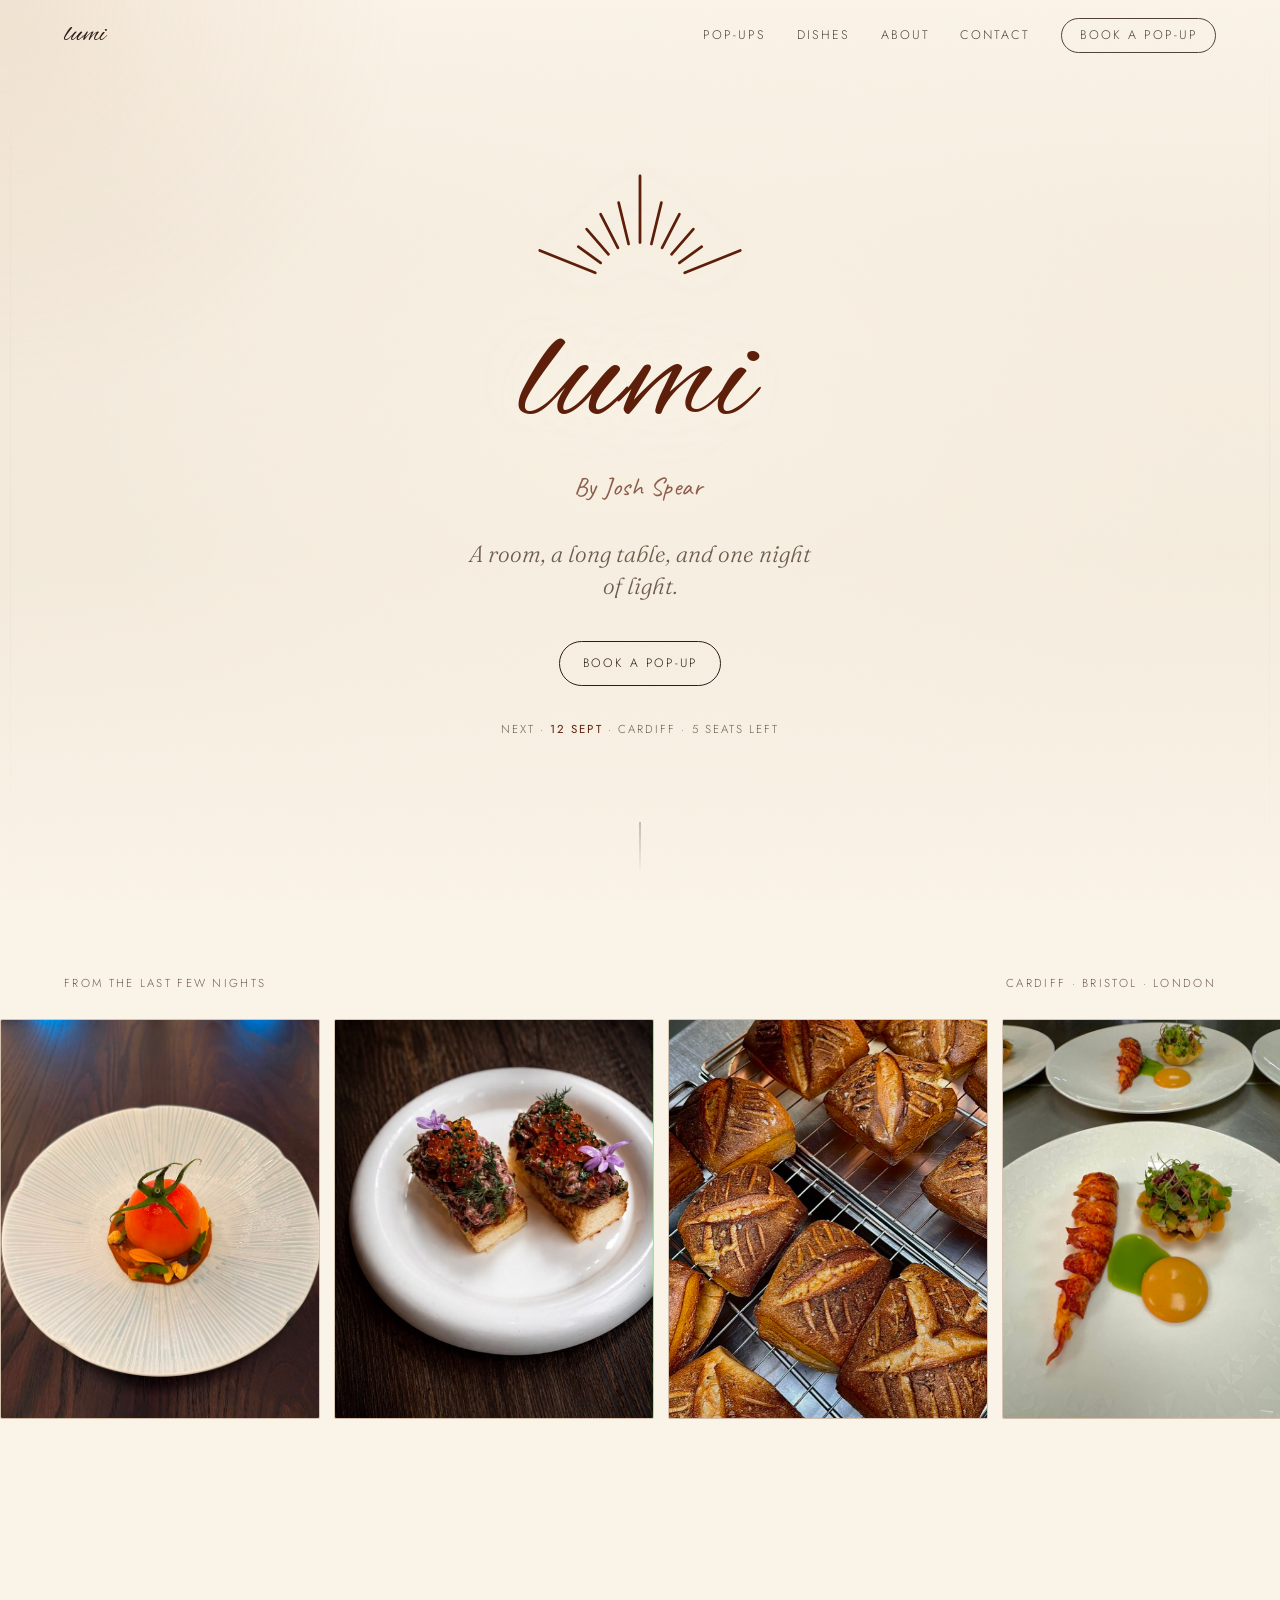
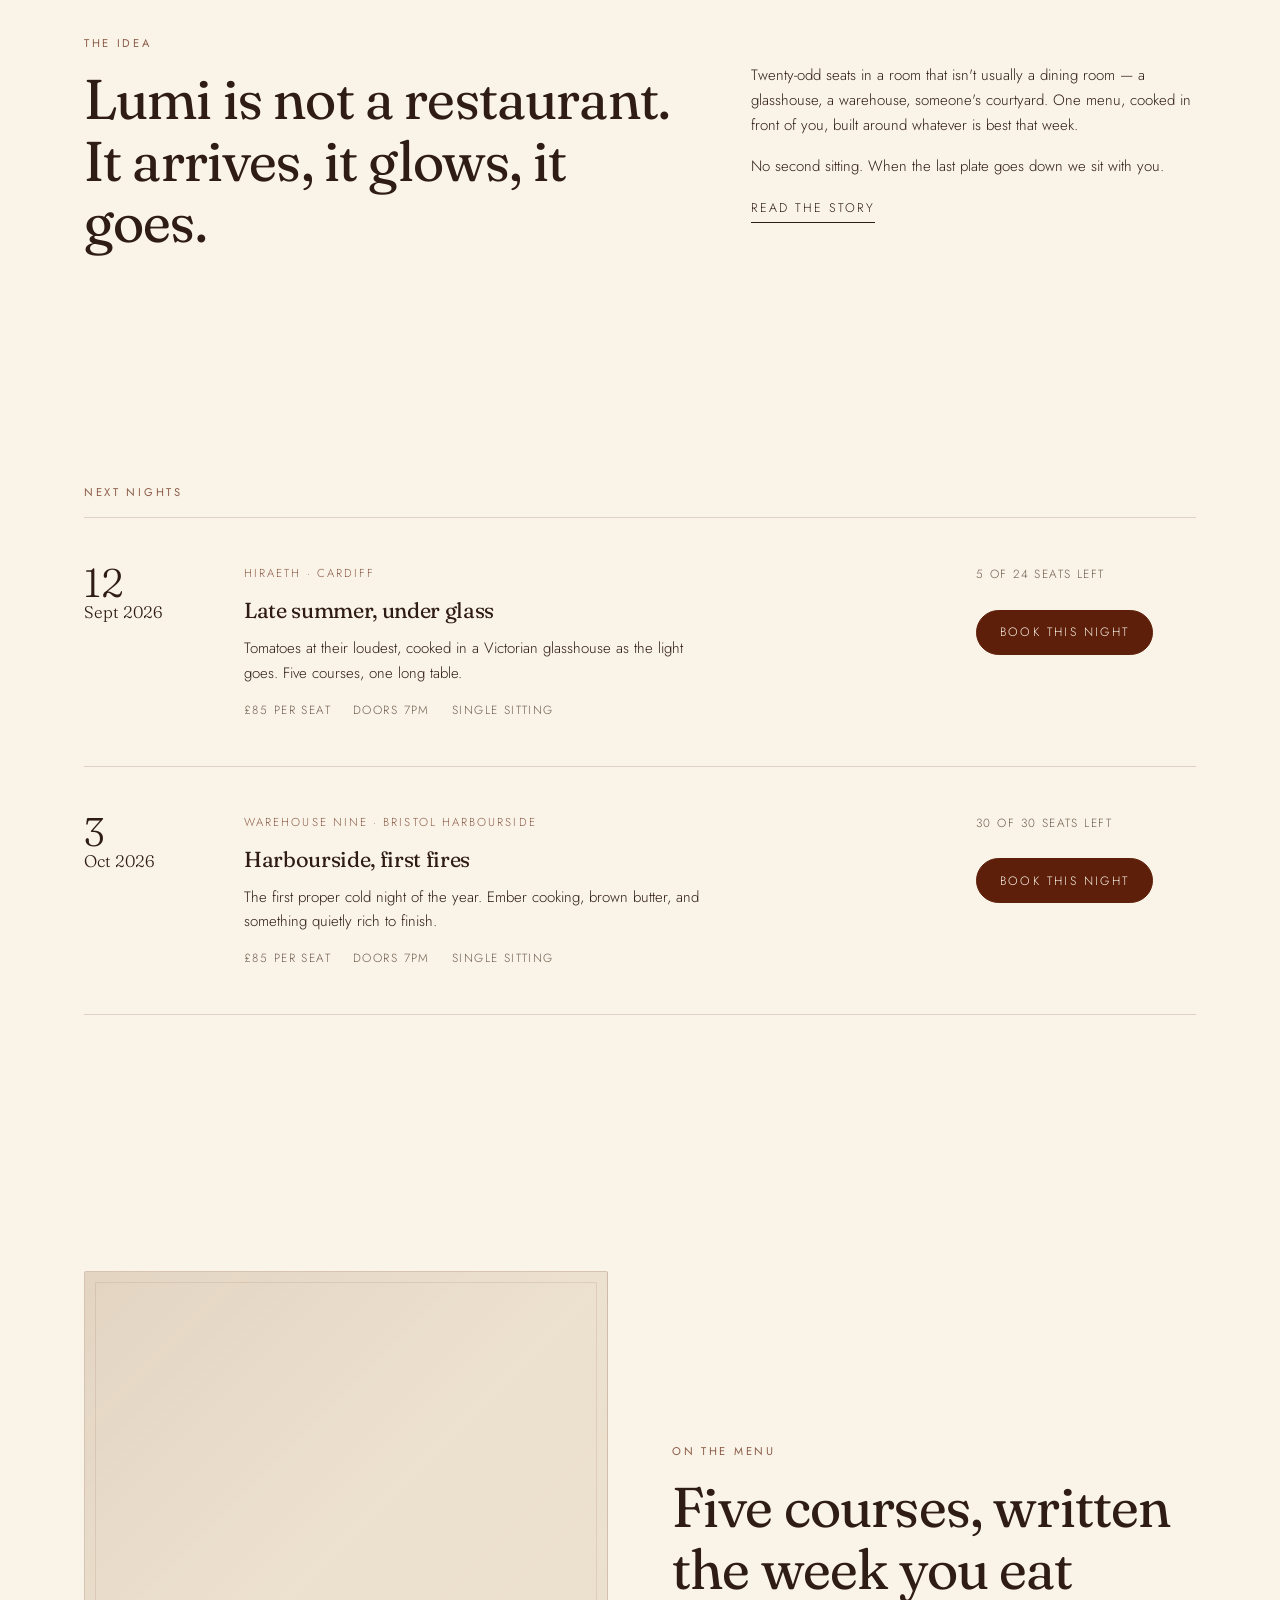
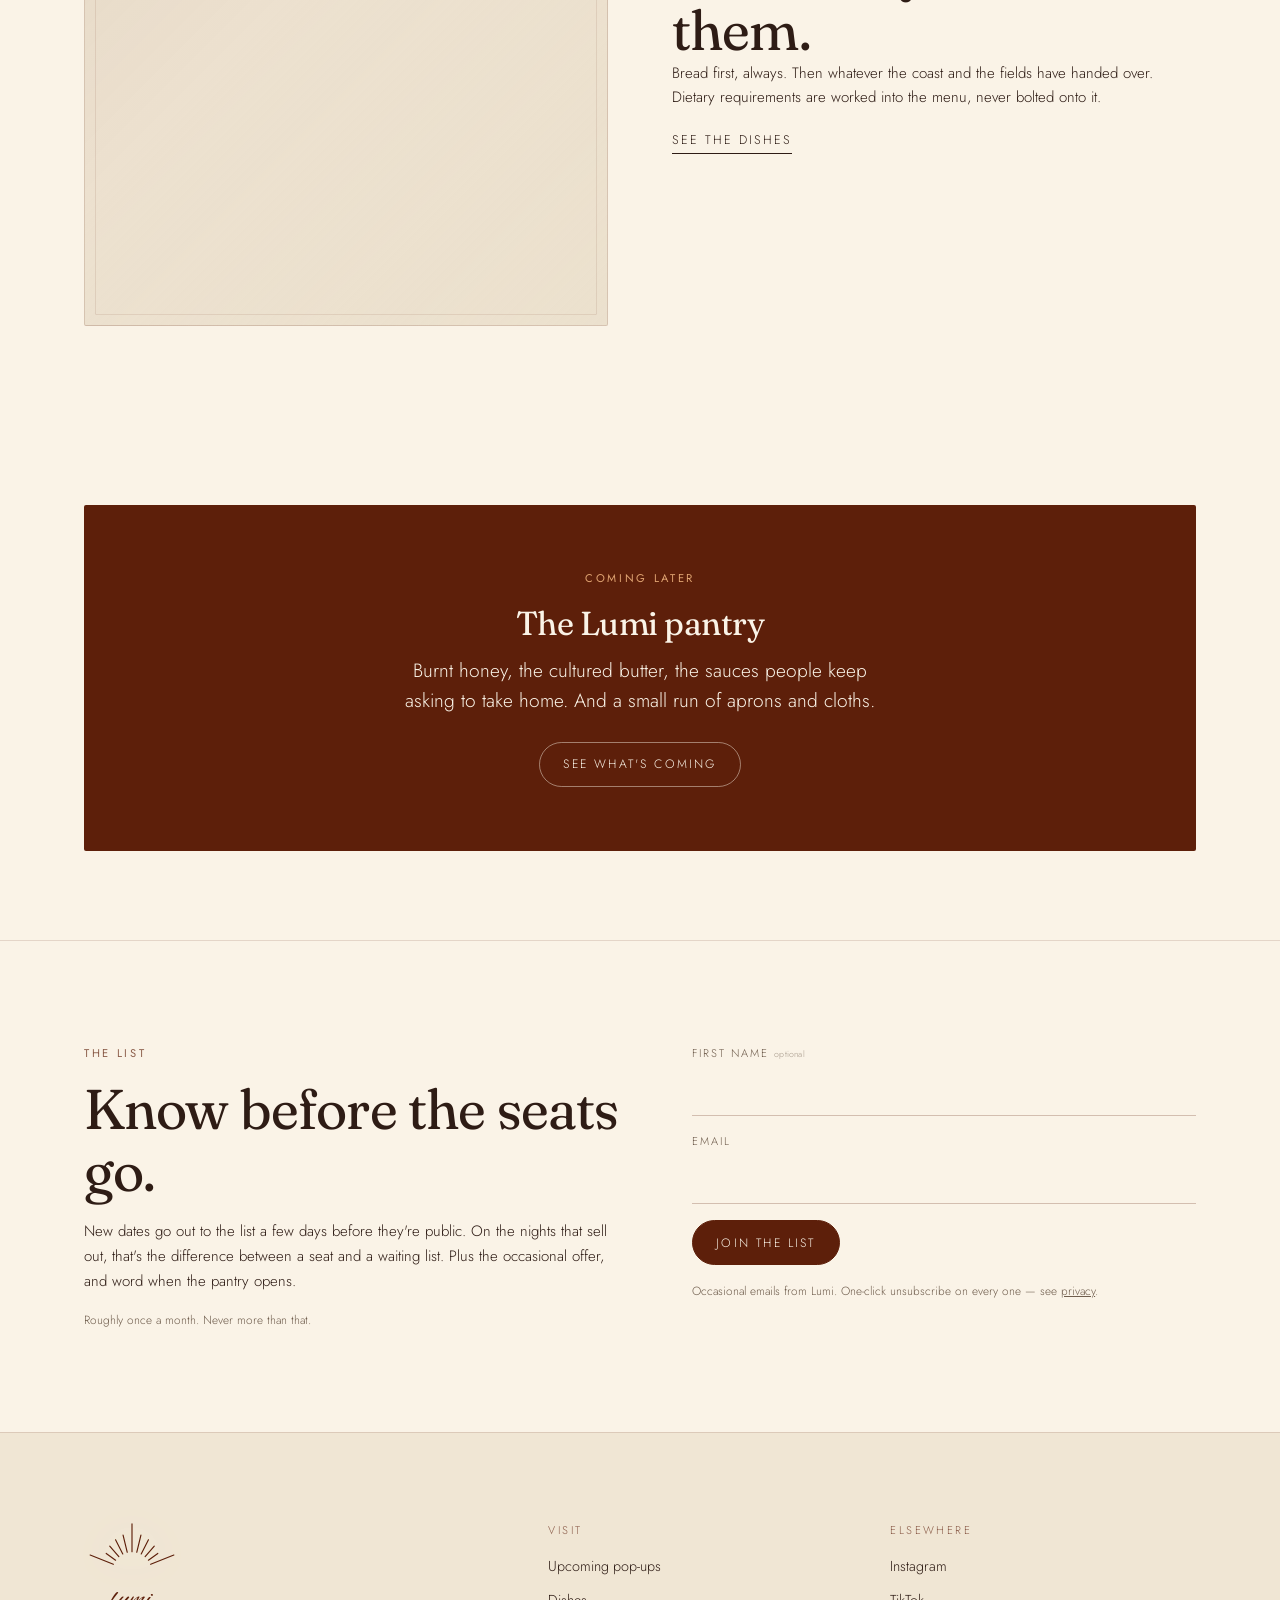
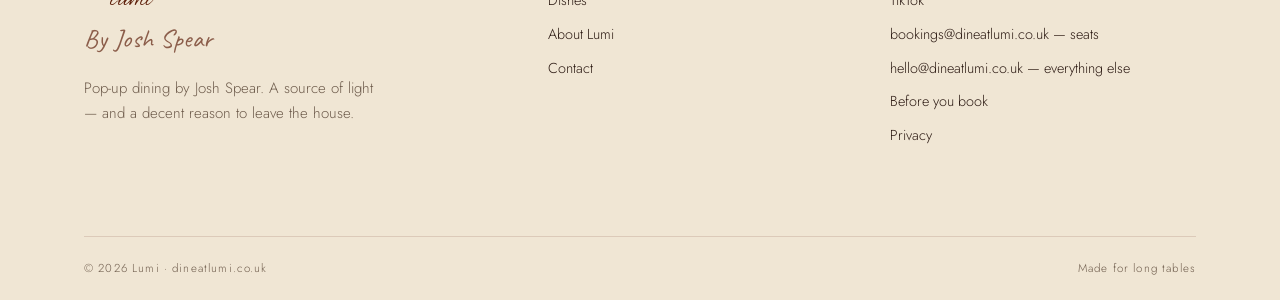
==== commit f4a15106: "Hidden the pantry section and added a pop-up for the booking form. Updated the styles and content in" ====
--- a/index.html
+++ b/index.html
@@ -57,8 +57,7 @@
   <div class="hero">
     <div class="hero__media">
       <!-- REPLACE: hero video or still -->
-      <div class="ph"><span class="ph__label">Hero — full-screen<i>Cinematic 10–15s loop, muted: hands plating by candlelight, steam, a room filling. Or one still: the pass, low warm light. 1920×1080 min.</i></span>
-      </div>
+      <div class="ph"></div>
     </div>
     <div class="hero__inner">
       <!-- SWAP: drop the real logo file in here when you have an SVG -->
@@ -107,7 +106,6 @@
     <div class="wrap two rv">
       <div class="ph r-4x5">
         <!-- REPLACE -->
-        <span class="ph__label">Portrait<i>Josh at the pass, mid-service. Natural light, slightly candid.</i></span>
       </div>
       <div>
         <p class="eyebrow">On the menu</p>
@@ -175,7 +173,8 @@
           <li><a href="dishes.html">Dishes</a></li>
           <li><a href="about.html">About Lumi</a></li>
           <li><a href="contact.html">Contact</a></li>
-          <li><a href="pantry.html">The pantry — soon</a></li>
+          <!-- The pantry is not live yet. Uncomment the next line to put it back in the footer. -->
+          <!-- <li><a href="pantry.html">The pantry — soon</a></li> -->
         </ul>
       </div>
       <div>
--- a/assets/styles.css
+++ b/assets/styles.css
@@ -23,6 +23,11 @@
   --gut: clamp(20px, 5vw, 64px);
   --max: 1240px;
   --ease: cubic-bezier(.22,.61,.36,1);
+
+  /* Width of the footer lockup. The sunburst and the wordmark beneath it both
+     take their width from this, so the wordmark stays centred on the centre
+     ray if either is ever resized. Changing it in one place moves both. */
+  --foot-mark: 96px;
 }
 
 *,*::before,*::after{box-sizing:border-box}
@@ -182,7 +187,17 @@
 @keyframes draw{to{stroke-dashoffset:0}}
 .sun-wrap{width:clamp(120px,22vw,230px); margin:0 auto 10px; color:var(--russet);
   filter:drop-shadow(0 0 22px rgba(250,243,231,.95))}
-.sun-wrap--foot{width:96px; margin:0 0 10px; color:var(--russet)}
+/* The footer lockup is left-aligned, not centred like the hero's: the sunburst
+   is a fixed-width block at the column's left edge, so its centre ray sits at
+   half of --foot-mark. The wordmark has to be centred on *that*, not on the
+   column, or it hangs to the left of the ray. Same width + text-align does the
+   optical-free part; centreInk() in site.js then nudges for the script face's
+   lopsided side bearings, exactly as it does for the hero mark. */
+.sun-wrap--foot{width:var(--foot-mark); margin:0 0 10px; color:var(--russet)}
+.foot .brand{
+  display:block; width:var(--foot-mark); text-align:center;
+  position:relative; left:var(--nudge,0);
+}
 .hero__say{
   font-size:.72rem; letter-spacing:.34em; text-transform:uppercase; color:var(--clay);
   margin:0 0 26px; opacity:0; animation:lite 1.2s var(--ease) .05s forwards;
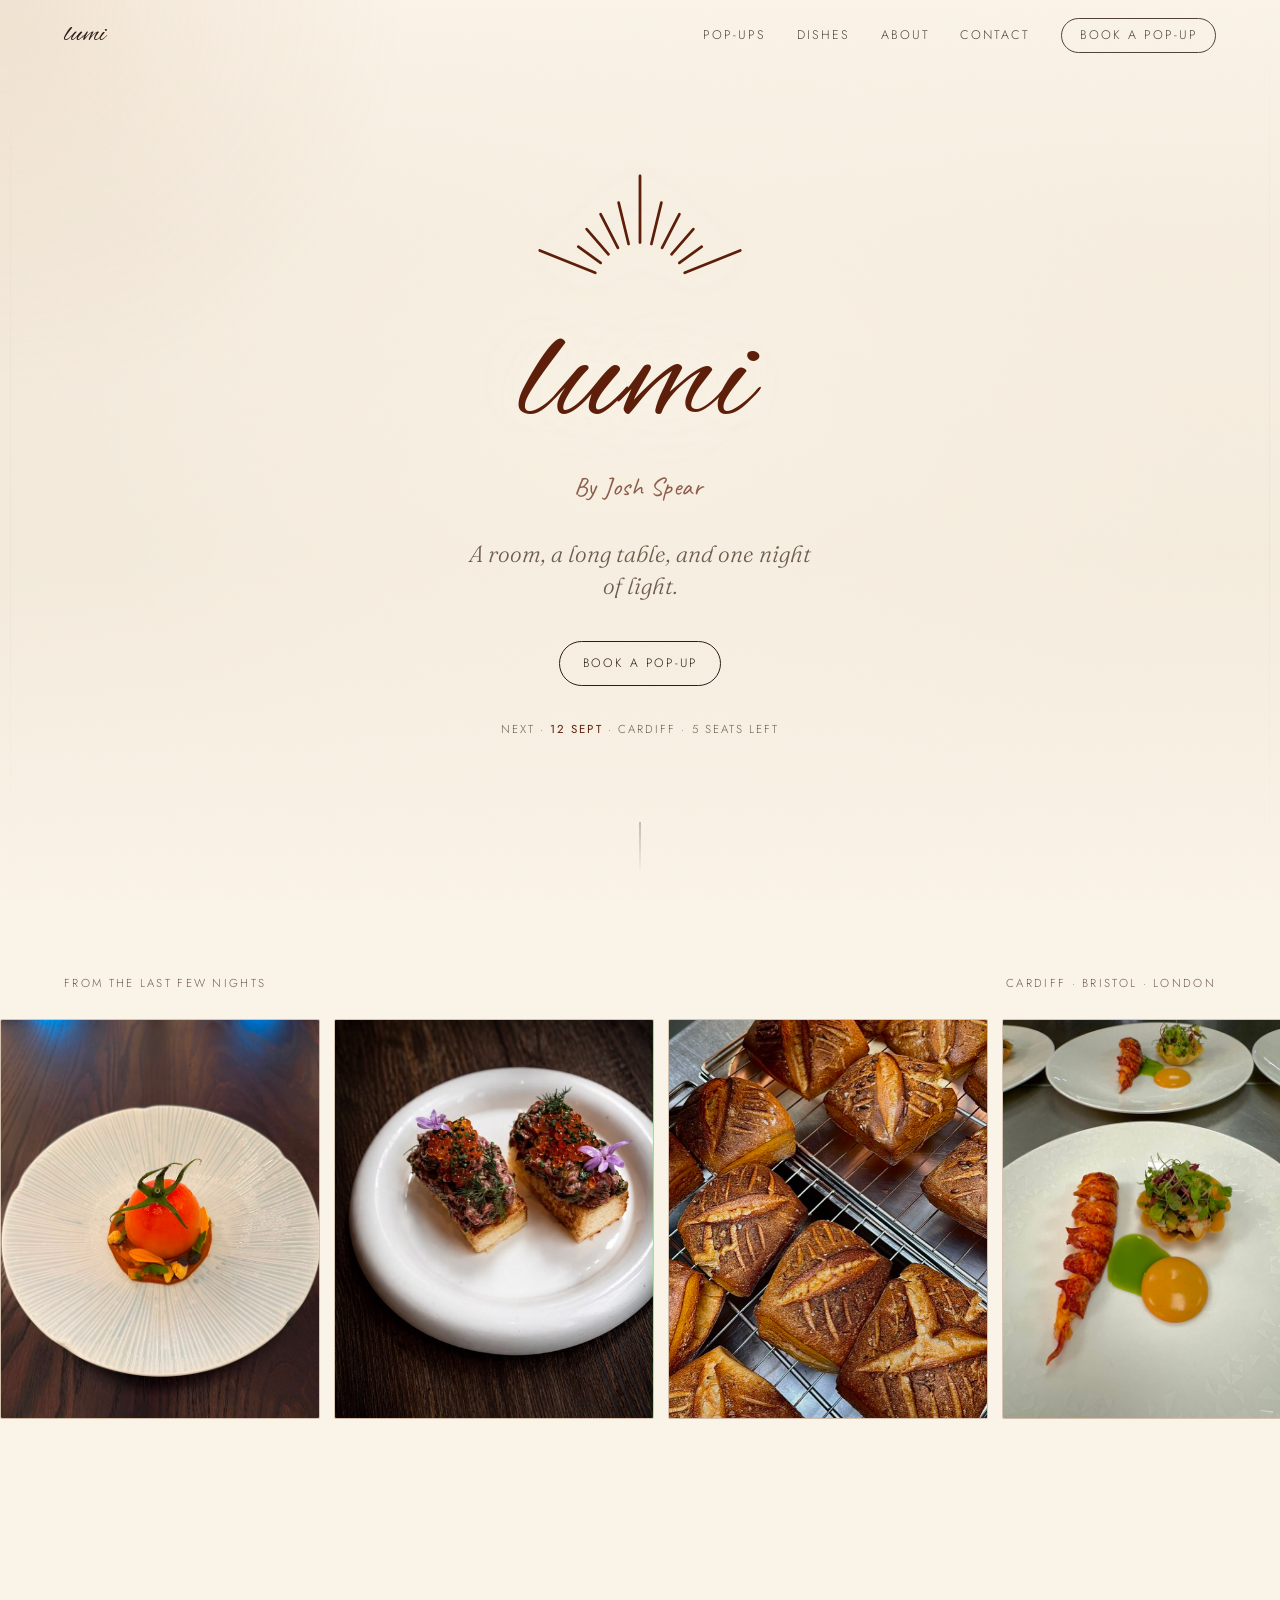
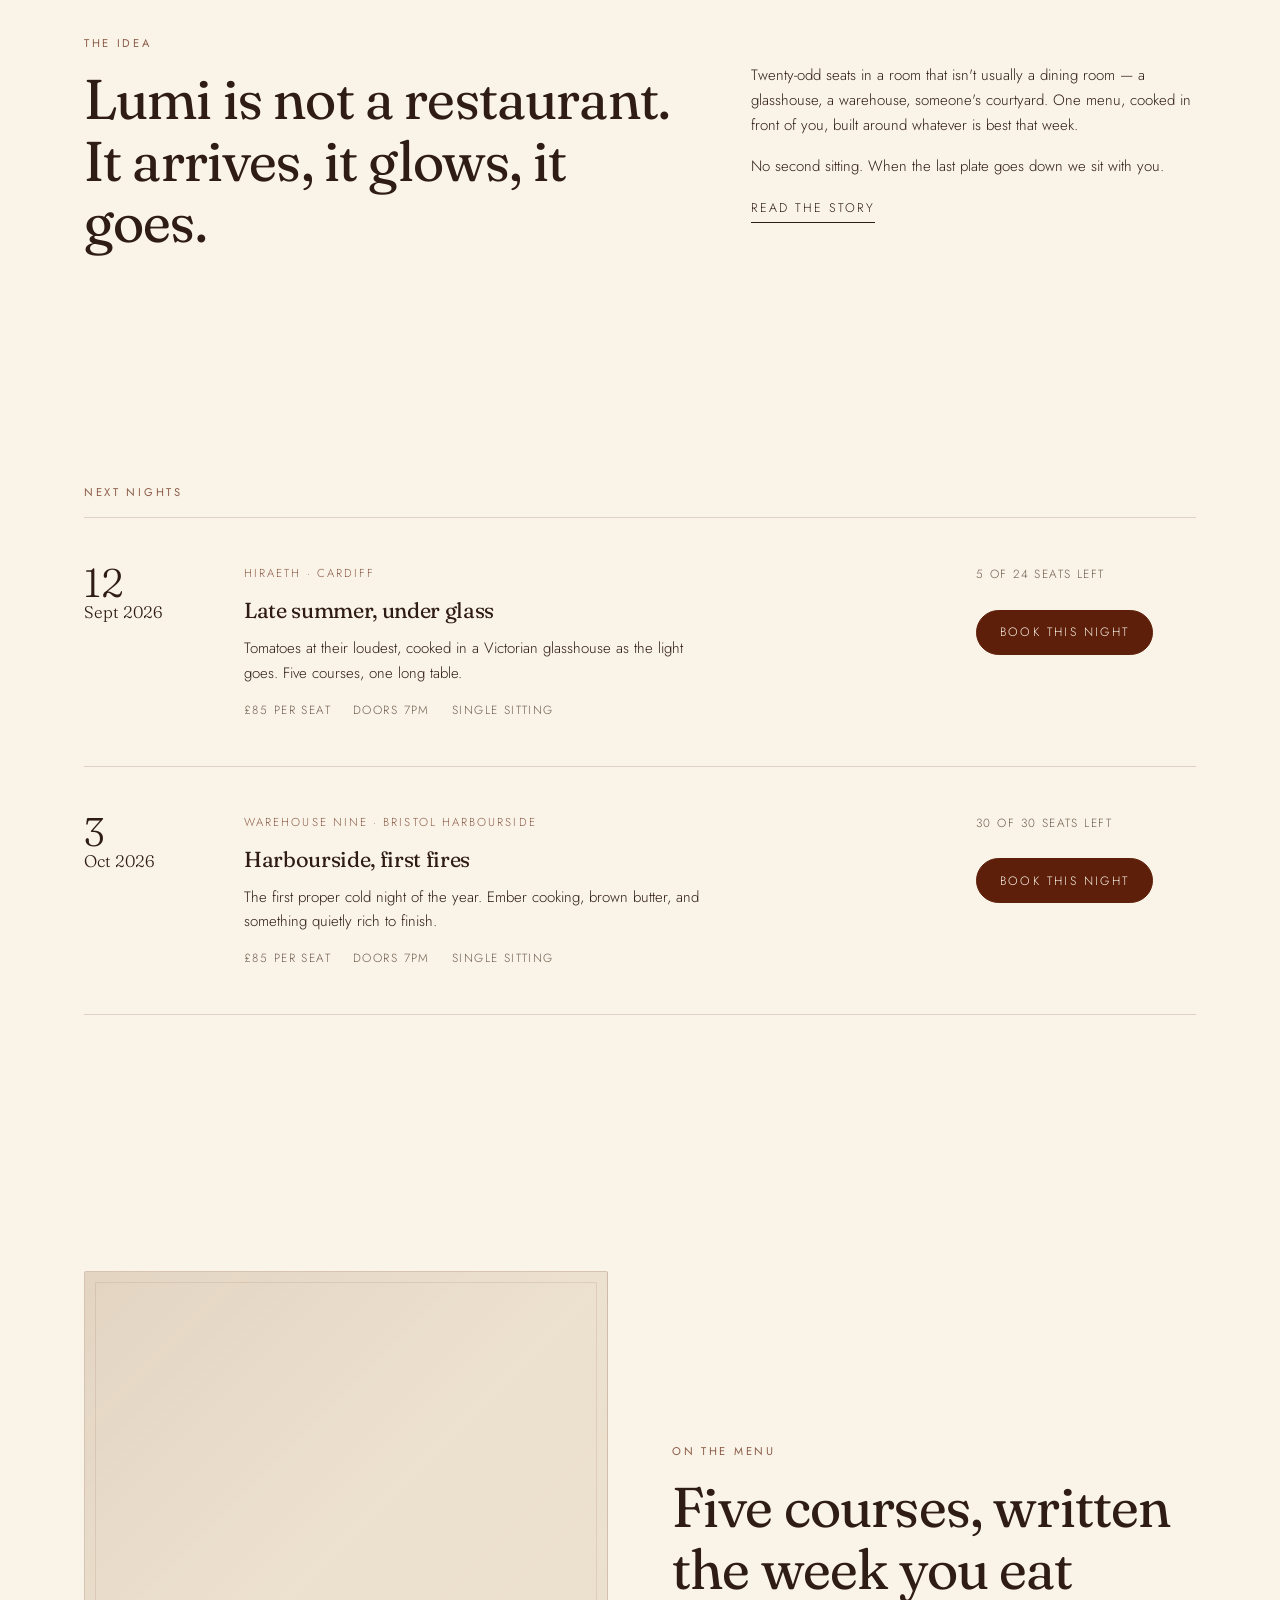
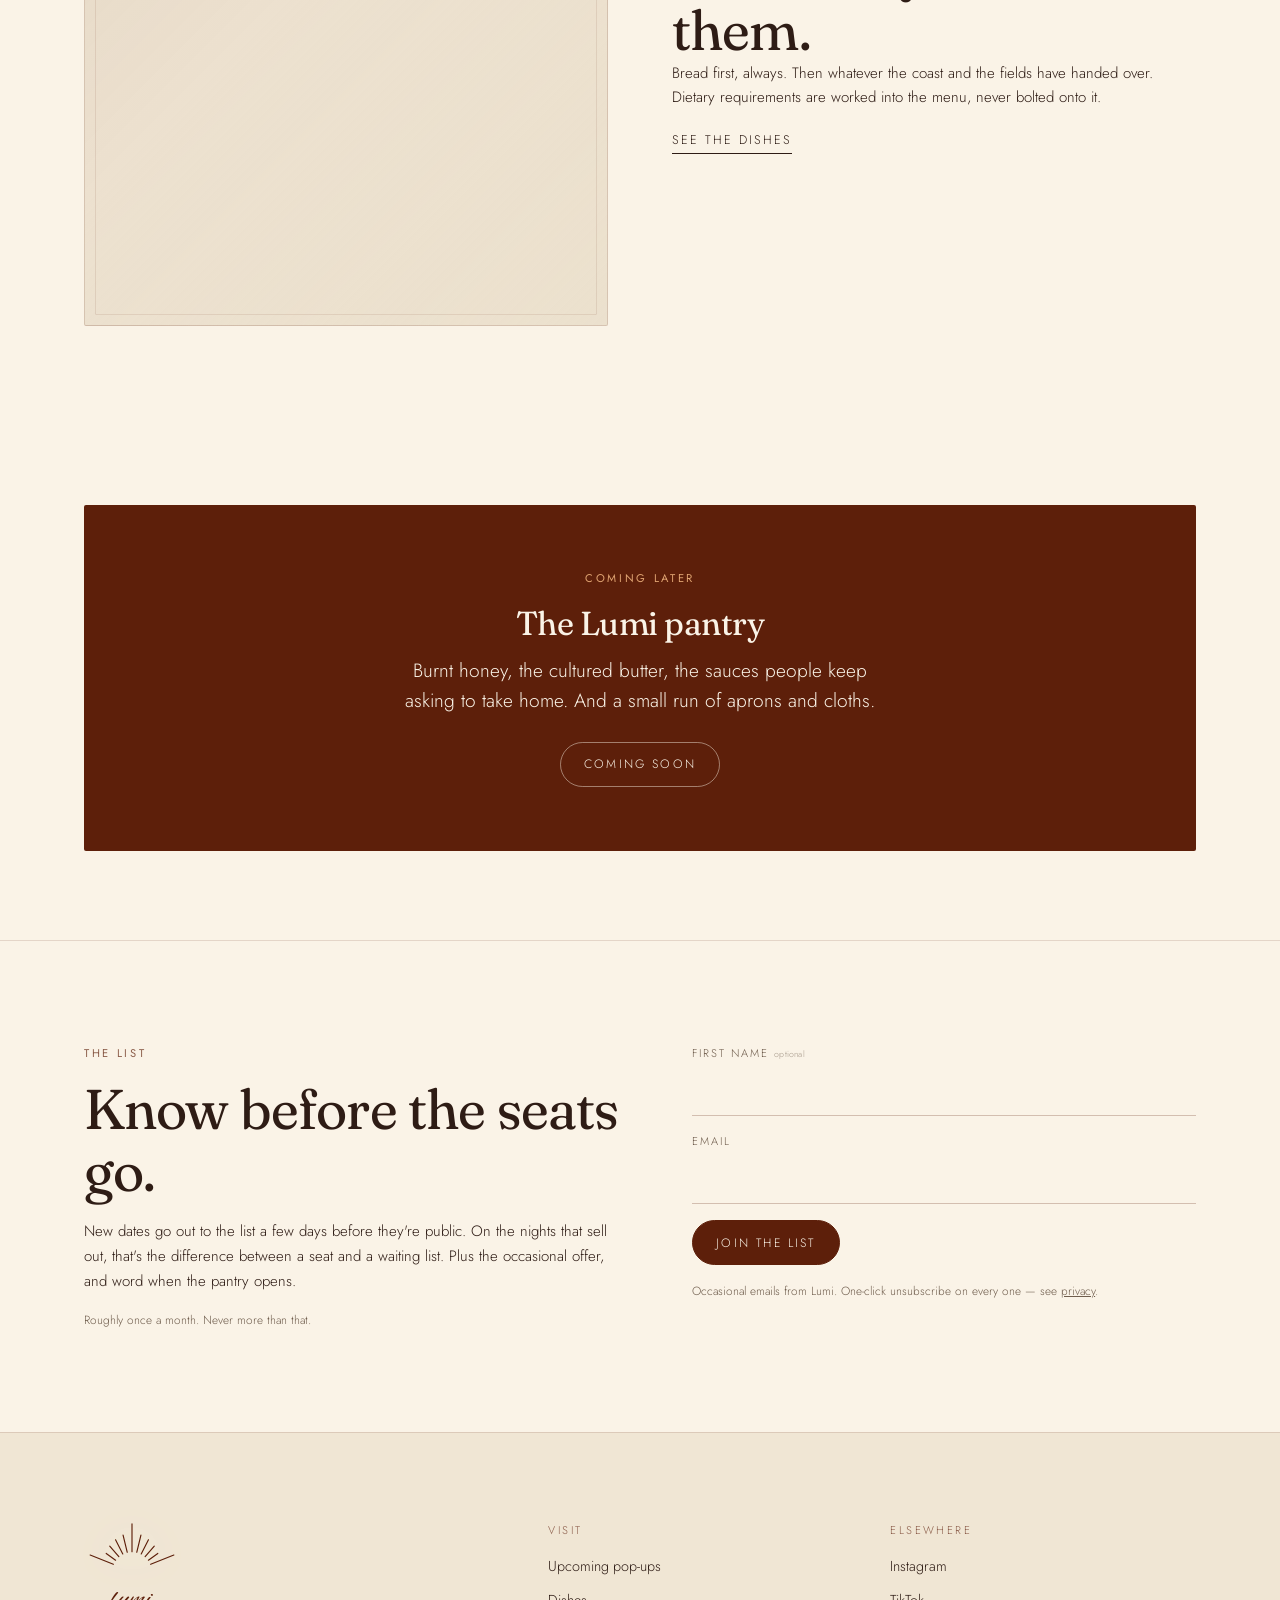
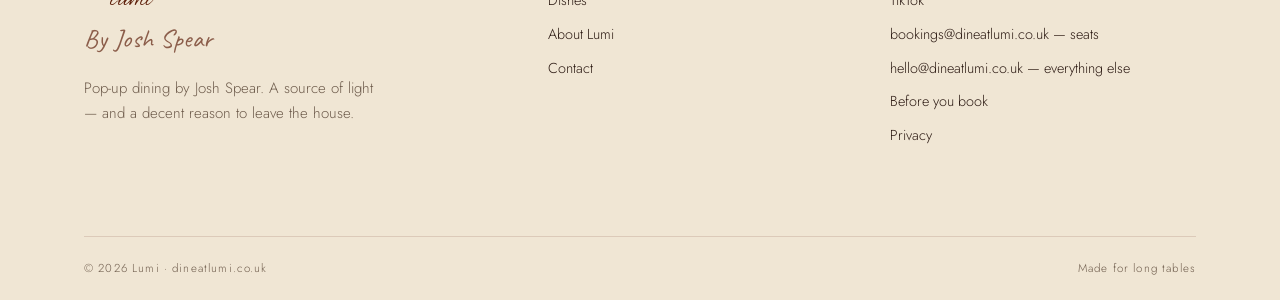
==== commit 5327bbc7: "Stopped pantry link from working" ====
--- a/index.html
+++ b/index.html
@@ -122,7 +122,7 @@
         <p class="eyebrow">Coming later</p>
         <h2 class="h-md">The Lumi pantry</h2>
         <p class="lede" style="margin:14px auto 26px">Burnt honey, the cultured butter, the sauces people keep asking to take home. And a small run of aprons and cloths.</p>
-        <a href="pantry.html" class="btn"><span>See what's coming</span></a>
+        <a href="#" class="btn"><span>Coming Soon</span></a>
       </div>
     </div>
   </div>
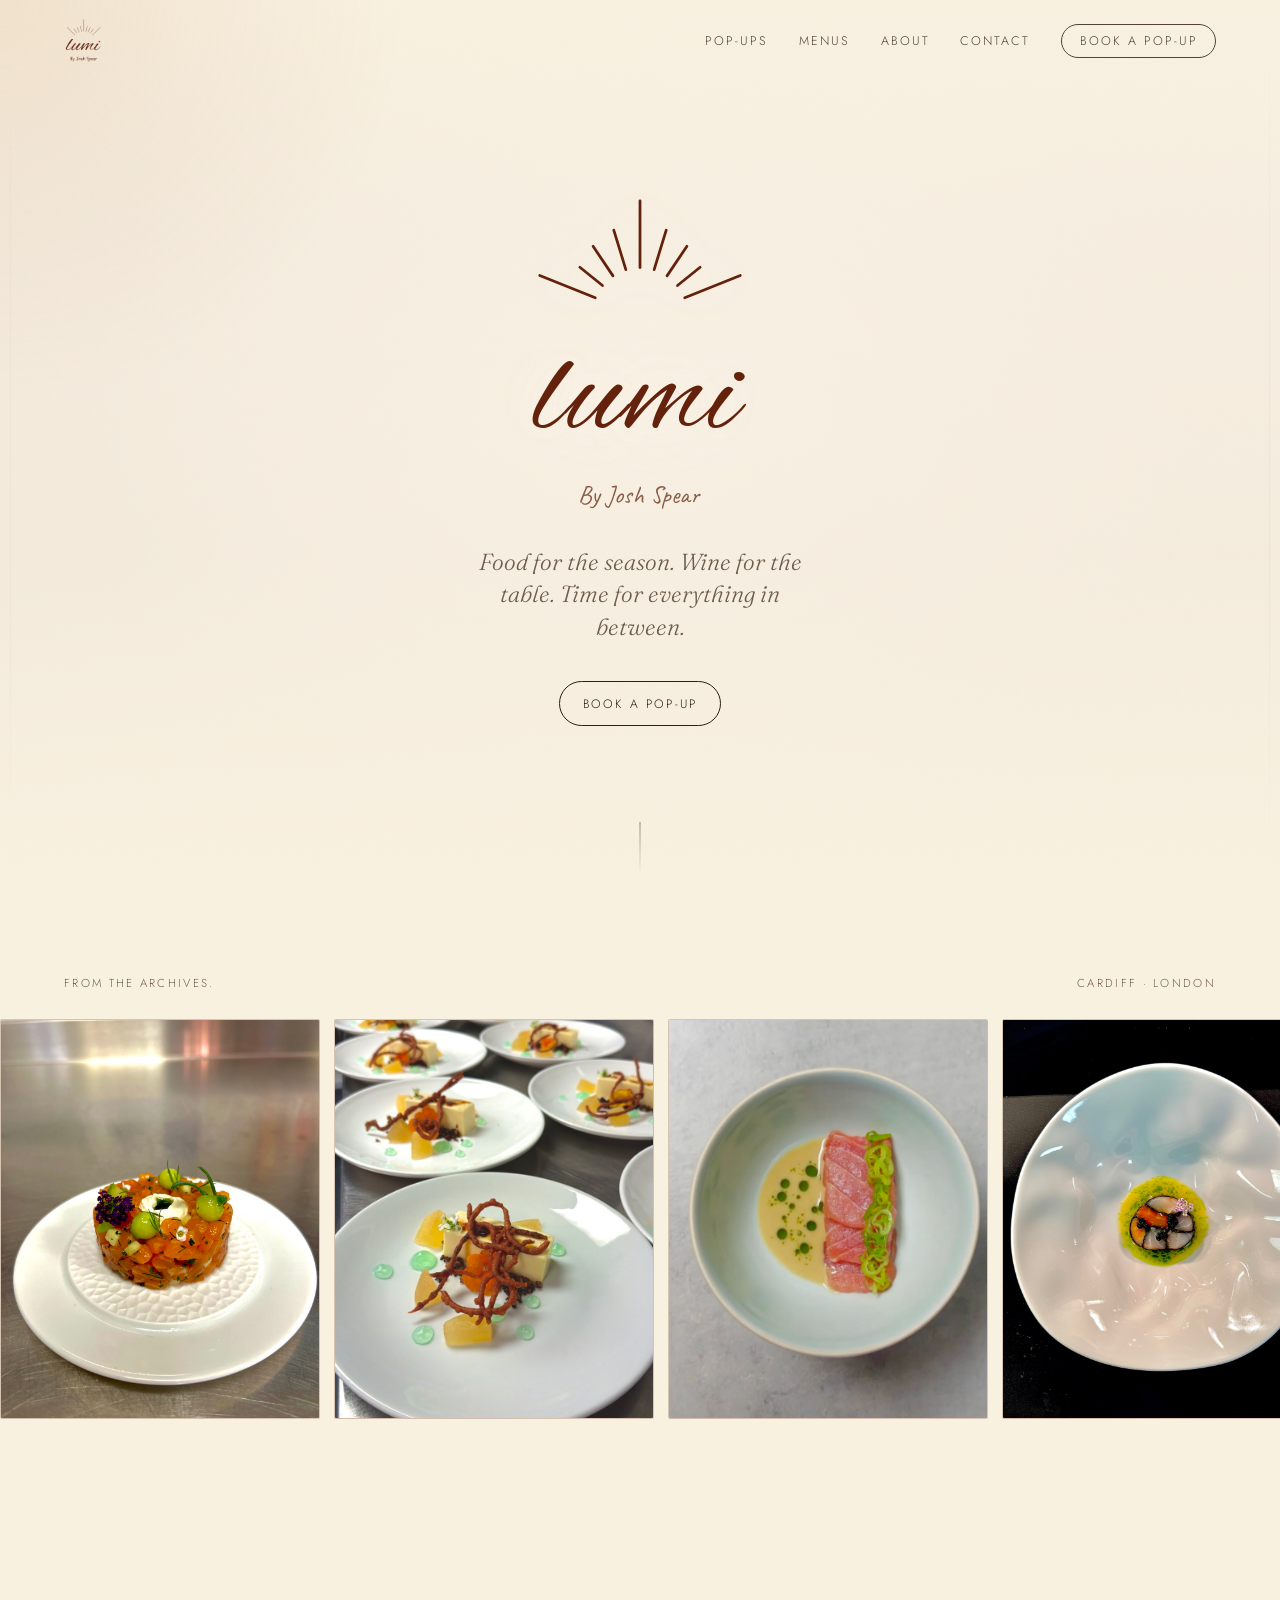
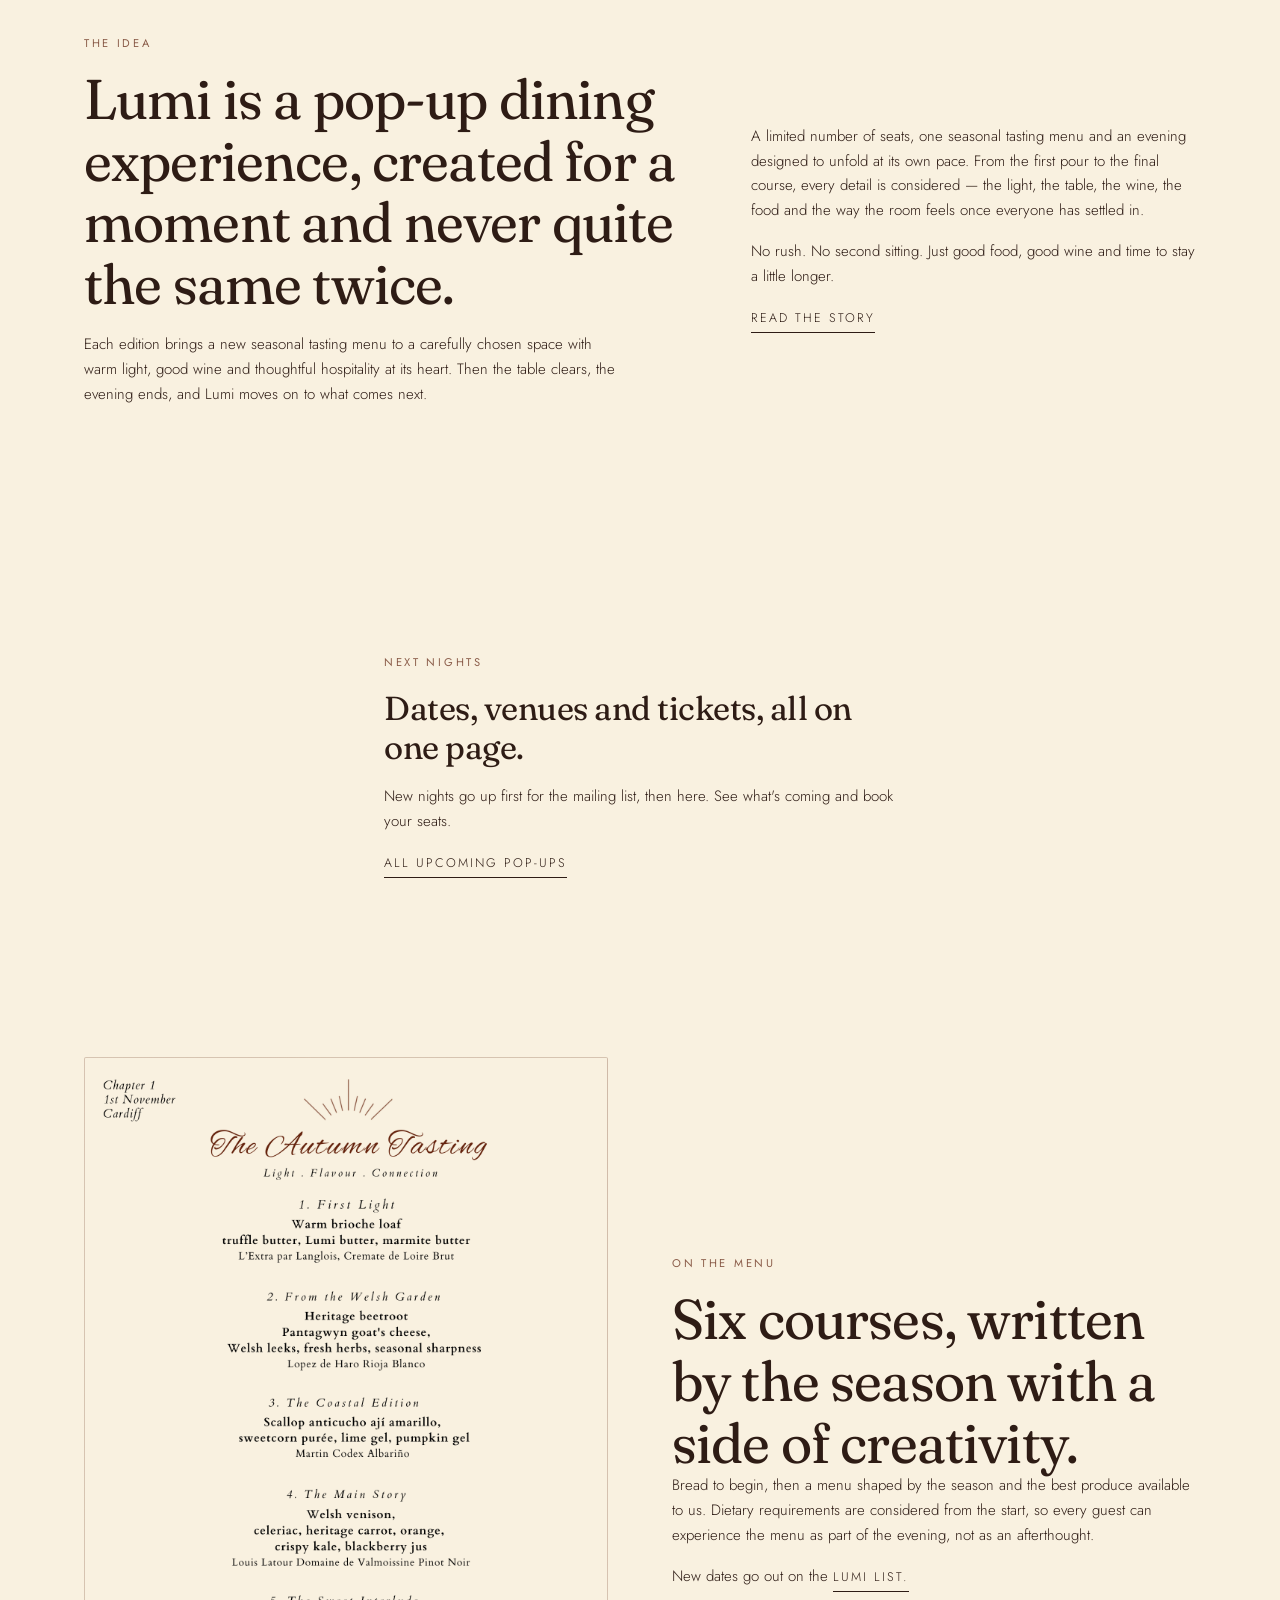
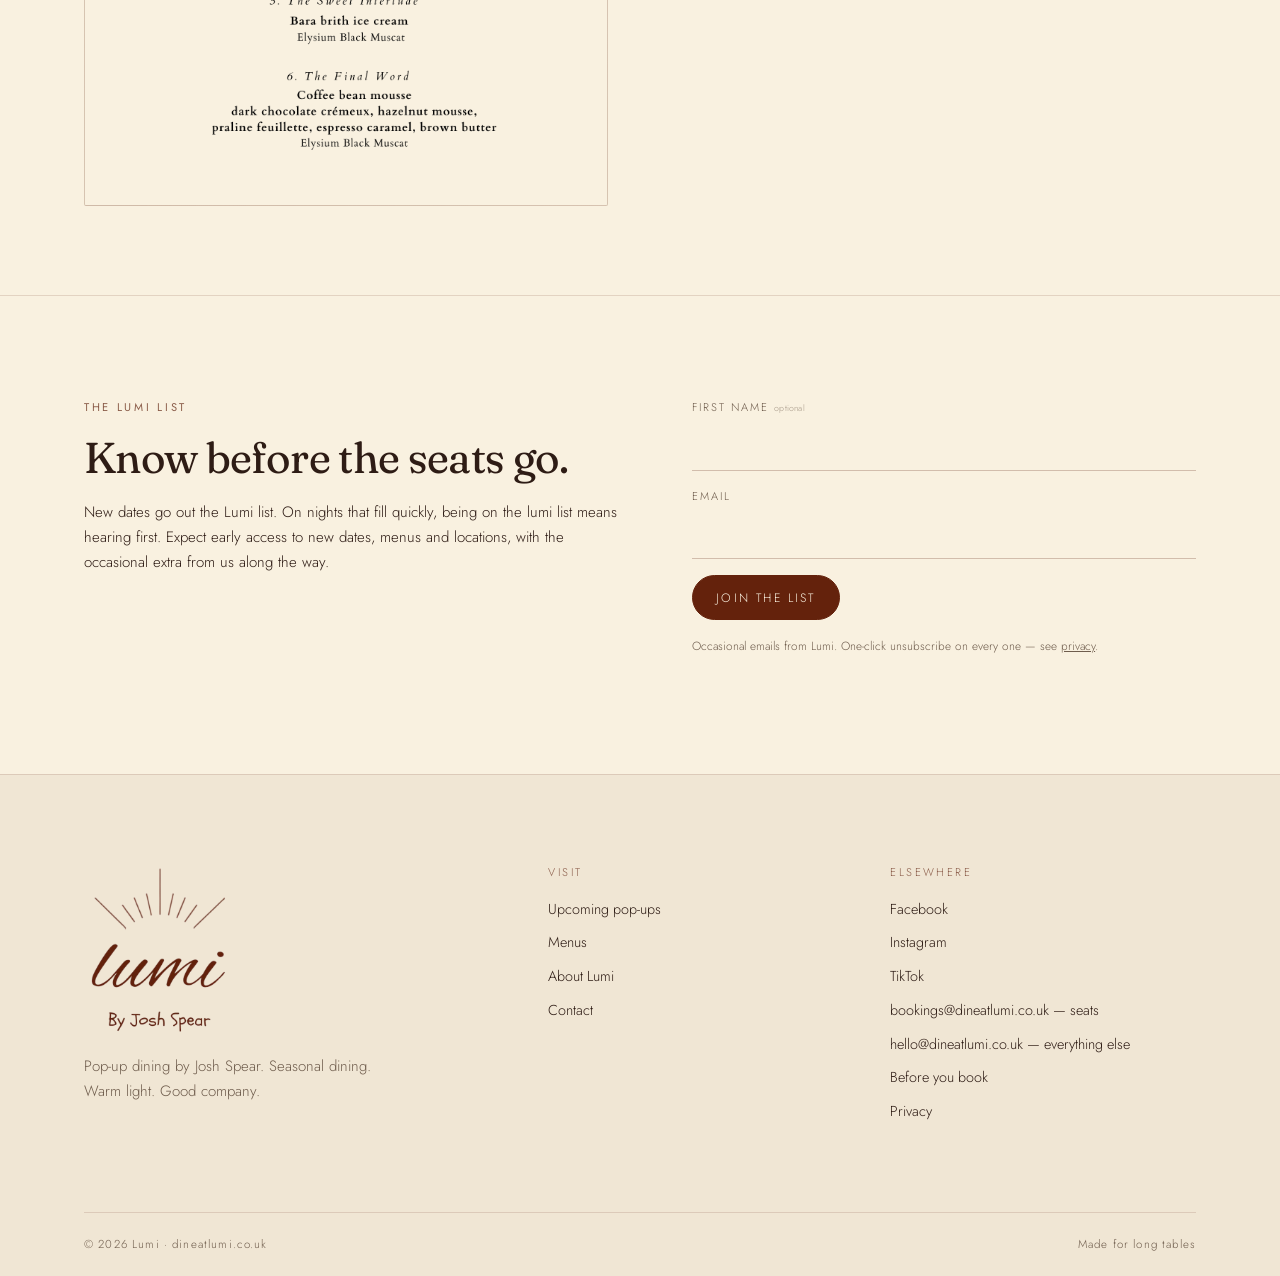
==== commit 028deab4: "final edits for review" ====
--- a/index.html
+++ b/index.html
@@ -4,16 +4,16 @@
 <meta charset="utf-8">
 <meta name="viewport" content="width=device-width, initial-scale=1">
 <title>Lumi — pop-up dining by Josh Spear</title>
-<meta name="description" content="Pop-up dining by chef Josh Spear. One sitting, one long table, five courses. Book a seat at the next Lumi night.">
+<meta name="description" content="Pop-up dining by chef Josh Spear. One sitting, one long table, six courses. Book a seat at the next Lumi night.">
 <link rel="canonical" href="https://dineatlumi.co.uk/">
 <meta property="og:type" content="website">
 <meta property="og:site_name" content="Lumi">
 <meta property="og:title" content="Lumi — pop-up dining by Josh Spear">
-<meta property="og:description" content="Pop-up dining by chef Josh Spear. One sitting, one long table, five courses. Book a seat at the next Lumi night.">
+<meta property="og:description" content="Pop-up dining by chef Josh Spear. One sitting, one long table, six courses. Book a seat at the next Lumi night.">
 <meta property="og:url" content="https://dineatlumi.co.uk/">
 <meta property="og:image" content="https://dineatlumi.co.uk/assets/images/og-lumi.jpg">
 <meta name="twitter:card" content="summary_large_image">
-<meta name="theme-color" content="#FAF3E7">
+<meta name="theme-color" content="#F9F1E0">
 <link rel="icon" href="assets/images/favicon.svg" type="image/svg+xml">
 <link rel="preconnect" href="https://fonts.googleapis.com">
 <link rel="preconnect" href="https://fonts.gstatic.com" crossorigin>
@@ -22,7 +22,7 @@
 <script type="application/ld+json">{
   "@context":"https://schema.org","@type":"FoodEstablishment","@id":"https://dineatlumi.co.uk/#lumi",
   "name":"Lumi","alternateName":"Lumi by Josh Spear","url":"https://dineatlumi.co.uk",
-  "description":"Pop-up dining by chef Josh Spear. One sitting, one long table, five courses.",
+  "description":"Pop-up dining by chef Josh Spear. One sitting, one long table, six courses.",
   "servesCuisine":"Modern British","priceRange":"££££","email":"hello@dineatlumi.co.uk",
   "contactPoint":[
     {"@type":"ContactPoint","contactType":"reservations","email":"bookings@dineatlumi.co.uk","areaServed":"GB","availableLanguage":"English"},
@@ -30,7 +30,7 @@
   ],
   "founder":{"@type":"Person","name":"Josh Spear","jobTitle":"Chef"},
   "areaServed":{"@type":"Place","name":"South West England"},
-  "sameAs":["https://instagram.com/dineatlumi","https://tiktok.com/dineatlumi"]
+  "sameAs":["https://www.facebook.com/profile.php?id=61594381760475","https://instagram.com/dineatlumi","https://tiktok.com/@dineatlumi"]
 }</script>
 </head>
 <body>
@@ -38,13 +38,13 @@
 <div class="glow" id="glow" aria-hidden="true"></div>
 
 <header class="head" id="head">
-  <a class="brand" href="index.html">lumi</a>
+  <a class="brand" href="index.html"><img src="assets/images/lumi-cropped.png" alt="Lumi — by Josh Spear" width="424" height="500" decoding="async"></a>
   <button class="navbtn" id="navbtn" aria-expanded="false" aria-controls="nav" aria-label="Menu">
     <span></span><span></span><span></span>
   </button>
   <nav class="nav" id="nav">
     <a href="pop-ups.html">Pop-ups</a>
-    <a href="dishes.html">Dishes</a>
+    <a href="menus.html">Menus</a>
     <a href="about.html">About</a>
     <a href="contact.html">Contact</a>
     <a href="pop-ups.html" class="btn btn--sm"><span>Book a pop-up</span></a>
@@ -61,12 +61,11 @@
     </div>
     <div class="hero__inner">
       <!-- SWAP: drop the real logo file in here when you have an SVG -->
-      <div class="sun-wrap"><svg class="sun" viewBox="0 10 200 108" fill="none" aria-hidden="true"><g stroke="currentColor" stroke-width="2.4" stroke-linecap="round"><path d="M61.1 100.3L12.8 80.8"/><path d="M65.8 91.6L46.3 77.6"/><path d="M72.6 84.2L53.6 62.3"/><path d="M80.8 78.6L65.7 49.3"/><path d="M90.1 75.2L81.4 39.2"/><path d="M100.0 74.0L100.0 16.0"/><path d="M109.9 75.2L118.6 39.2"/><path d="M119.2 78.6L134.3 49.3"/><path d="M127.4 84.2L146.4 62.3"/><path d="M134.2 91.6L153.7 77.6"/><path d="M138.9 100.3L187.2 80.8"/></g></svg></div>
+      <div class="sun-wrap"><svg class="sun" viewBox="0 10 200 108" fill="none" aria-hidden="true"><g stroke="currentColor" stroke-width="2.4" stroke-linecap="round"><path d="M61.1 100.3L12.8 80.8"/><path d="M67.4 89.6L47.7 73.7"/><path d="M76.5 81.2L59.2 55.5"/><path d="M87.7 75.8L77.2 41.4"/><path d="M100.0 74.0L100.0 16.0"/><path d="M112.3 75.8L122.8 41.4"/><path d="M123.5 81.2L140.8 55.5"/><path d="M132.6 89.6L152.3 73.7"/><path d="M138.9 100.3L187.2 80.8"/></g></svg></div>
       <h1 class="mark">lumi</h1>
       <p class="byline">By Josh Spear</p>
-      <p class="hero__sub">A room, a long table, and one night of light.</p>
+      <p class="hero__sub">Food for the season. Wine for the table. Time for everything in between.</p>
       <div class="hero__cta"><a href="pop-ups.html" class="btn"><span>Book a pop-up</span></a></div>
-      <p class="next" id="nextline"></p>
     </div>
     <div class="scrollcue" aria-hidden="true"></div>
   </div>
@@ -74,8 +73,8 @@
   <!-- food strip -->
   <div class="strip">
     <div class="strip__head">
-      <p>From the last few nights</p>
-      <p class="dim">Cardiff · Bristol · London</p>
+      <p>From the Archives.</p>
+      <p class="dim">Cardiff · London</p>
     </div>
     <div class="track" id="track"></div>
   </div>
@@ -84,59 +83,47 @@
     <div class="wrap two two--wide rv">
       <div>
         <p class="eyebrow">The idea</p>
-        <h2 class="h-lg">Lumi is not a restaurant. It arrives, it glows, it goes.</h2>
+        <h2 class="h-lg">Lumi is a pop-up dining experience, created for a moment and never quite the same twice.</h2>
+        <p class="p" style="margin-top:18px">Each edition brings a new seasonal tasting menu to a carefully chosen space with warm light, good wine and thoughtful hospitality at its heart. Then the table clears, the evening ends, and Lumi moves on to what comes next.</p>
       </div>
       <div>
-        <p class="p">Twenty-odd seats in a room that isn't usually a dining room — a glasshouse, a warehouse, someone's courtyard. One menu, cooked in front of you, built around whatever is best that week.</p>
-        <p class="p">No second sitting. When the last plate goes down we sit with you.</p>
+        <p class="p">A limited number of seats, one seasonal tasting menu and an evening designed to unfold at its own pace. From the first pour to the final course, every detail is considered — the light, the table, the wine, the food and the way the room feels once everyone has settled in.</p>
+        <p class="p">No rush. No second sitting. Just good food, good wine and time to stay a little longer.</p>
         <a href="about.html" class="link">Read the story</a>
       </div>
     </div>
   </div>
 
   <div class="band band--tight">
-    <div class="wrap">
-      <p class="eyebrow rv">Next nights</p>
-      <div id="home-events"></div>
-      <p style="margin-top:34px" class="rv"><a href="pop-ups.html" class="link">All upcoming pop-ups</a></p>
+    <div class="wrap rv" style="max-width:640px">
+      <p class="eyebrow">Next nights</p>
+      <h2 class="h-md">Dates, venues and tickets, all on one page.</h2>
+      <p class="p" style="margin-top:18px">New nights go up first for the mailing list, then here. See what's coming and book your seats.</p>
+      <a href="pop-ups.html" class="link">All upcoming pop-ups</a>
     </div>
   </div>
 
   <div class="band band--tight">
     <div class="wrap two rv">
-      <div class="ph r-4x5">
-        <!-- REPLACE -->
-      </div>
+      <div class="ph r-7x10"><img src="assets/images/menu.png" alt="The Autumn Tasting — Lumi's six-course sample menu for Chapter 1, 1st November, Cardiff, with wine pairings for each course" width="1414" height="2000" loading="lazy" decoding="async"></div>
       <div>
         <p class="eyebrow">On the menu</p>
-        <h2 class="h-lg">Five courses, written the week you eat them.</h2>
-        <p class="p">Bread first, always. Then whatever the coast and the fields have handed over. Dietary requirements are worked into the menu, never bolted onto it.</p>
-        <a href="dishes.html" class="link">See the dishes</a>
+        <h2 class="h-lg">Six courses, written by the season with a side of creativity.</h2>
+        <p class="p">Bread to begin, then a menu shaped by the season and the best produce available to us. Dietary requirements are considered from the start, so every guest can experience the menu as part of the evening, not as an afterthought.
+        </p>
+        <p class="p">New dates go out on the <a href="#signup" class="link">Lumi List.</a></p>
       </div>
     </div>
   </div>
-
-  <div class="band band--tight">
-    <div class="wrap rv">
-      <div class="shop">
-        <p class="eyebrow">Coming later</p>
-        <h2 class="h-md">The Lumi pantry</h2>
-        <p class="lede" style="margin:14px auto 26px">Burnt honey, the cultured butter, the sauces people keep asking to take home. And a small run of aprons and cloths.</p>
-        <a href="#" class="btn"><span>Coming Soon</span></a>
-      </div>
-    </div>
-  </div>
-
 </main>
 
-<section class="signup" aria-labelledby="signuptitle">
+<section class="signup" id="signup" aria-labelledby="signuptitle">
   <div class="wrap">
     <div class="signup__grid rv">
       <div>
-        <p class="eyebrow">The list</p>
-        <h2 class="h-lg" id="signuptitle">Know before the seats go.</h2>
-        <p class="p" style="margin-top:18px">New dates go out to the list a few days before they're public. On the nights that sell out, that's the difference between a seat and a waiting list. Plus the occasional offer, and word when the pantry opens.</p>
-        <p class="note">Roughly once a month. Never more than that.</p>
+        <p class="eyebrow">The Lumi list</p>
+        <h2 class="h-md" id="signuptitle">Know before the seats go.</h2>
+        <p class="p" style="margin-top:18px">New dates go out the Lumi list. On nights that fill quickly, being on the lumi list means hearing first. Expect early access to new dates, menus and locations, with the occasional extra from us along the way.</p>
       </div>
       <form class="form" id="mailform" method="post" target="_blank" novalidate>
         <div class="field">
@@ -161,16 +148,14 @@
   <div class="wrap">
     <div class="foot__grid">
       <div>
-        <div class="sun-wrap sun-wrap--foot"><svg class="sun sun--static" viewBox="0 10 200 108" fill="none" aria-hidden="true"><g stroke="currentColor" stroke-width="2.4" stroke-linecap="round"><path d="M61.1 100.3L12.8 80.8"/><path d="M65.8 91.6L46.3 77.6"/><path d="M72.6 84.2L53.6 62.3"/><path d="M80.8 78.6L65.7 49.3"/><path d="M90.1 75.2L81.4 39.2"/><path d="M100.0 74.0L100.0 16.0"/><path d="M109.9 75.2L118.6 39.2"/><path d="M119.2 78.6L134.3 49.3"/><path d="M127.4 84.2L146.4 62.3"/><path d="M134.2 91.6L153.7 77.6"/><path d="M138.9 100.3L187.2 80.8"/></g></svg></div>
-        <p class="brand" style="margin:0; color:var(--russet)">lumi</p>
-        <p class="byline" style="opacity:1; animation:none; margin:0 0 16px; color:var(--clay)">By Josh Spear</p>
-        <p class="p" style="max-width:34ch; color:var(--muted)">Pop-up dining by Josh Spear. A source of light — and a decent reason to leave the house.</p>
+        <img class="foot__mark" src="assets/images/lumi-cropped.png" alt="Lumi — by Josh Spear" width="424" height="500" loading="lazy" decoding="async">
+        <p class="p" style="max-width:34ch; color:var(--muted)">Pop-up dining by Josh Spear. Seasonal dining. Warm light. Good company.</p>
       </div>
       <div>
         <p class="foot__t">Visit</p>
         <ul>
           <li><a href="pop-ups.html">Upcoming pop-ups</a></li>
-          <li><a href="dishes.html">Dishes</a></li>
+          <li><a href="menus.html">Menus</a></li>
           <li><a href="about.html">About Lumi</a></li>
           <li><a href="contact.html">Contact</a></li>
           <!-- The pantry is not live yet. Uncomment the next line to put it back in the footer. -->
@@ -180,8 +165,9 @@
       <div>
         <p class="foot__t">Elsewhere</p>
         <ul>
-          <li><a href="#" target="_blank" rel="noopener">Instagram</a></li>
-          <li><a href="#" target="_blank" rel="noopener">TikTok</a></li>
+          <li><a href="https://www.facebook.com/profile.php?id=61594381760475" target="_blank" rel="noopener">Facebook</a></li>
+          <li><a href="https://instagram.com/dineatlumi" target="_blank" rel="noopener">Instagram</a></li>
+          <li><a href="https://tiktok.com/@dineatlumi" target="_blank" rel="noopener">TikTok</a></li>
           <li><a href="mailto:bookings@dineatlumi.co.uk">bookings@dineatlumi.co.uk</a> — seats</li>
           <li><a href="mailto:hello@dineatlumi.co.uk">hello@dineatlumi.co.uk</a> — everything else</li>
           <li><a href="booking-terms.html">Before you book</a></li>
@@ -195,13 +181,6 @@
     </div>
   </div>
 </footer>
-<div class="modal" id="modal" role="dialog" aria-modal="true" aria-labelledby="modaltitle">
-  <div class="modal__veil" data-close></div>
-  <div class="modal__box">
-    <button class="modal__x" data-close aria-label="Close">×</button>
-    <div id="modalbody"></div>
-  </div>
-</div>
 <script src="assets/content.js"></script>
 <script src="assets/site.js"></script>
 </body>
--- a/assets/styles.css
+++ b/assets/styles.css
@@ -3,11 +3,11 @@
    Palette sampled from the Lumi logo.
    ============================================================ */
 :root{
-  --cream:      #FAF3E7;   /* logo ground */
+  --cream:      #F9F1E0;   /* logo ground */
   --cream-deep: #F0E6D4;
   --sand:       #E2D5BF;
   --clay:       #8B5D4A;   /* logo mark */
-  --russet:     #5D1F0A;   /* sampled from the logo wordmark */
+  --russet:     #64220C;   /* sampled from the logo wordmark */
   --night:      #241310;   /* deepest tone in the mark */
   --ink:        #2E1C15;
   --muted:      #6F5D4D;
@@ -23,11 +23,6 @@
   --gut: clamp(20px, 5vw, 64px);
   --max: 1240px;
   --ease: cubic-bezier(.22,.61,.36,1);
-
-  /* Width of the footer lockup. The sunburst and the wordmark beneath it both
-     take their width from this, so the wordmark stays centred on the centre
-     ray if either is ever resized. Changing it in one place moves both. */
-  --foot-mark: 96px;
 }
 
 *,*::before,*::after{box-sizing:border-box}
@@ -74,6 +69,7 @@
 .h-lg{font-size:clamp(2.1rem,4.6vw,3.5rem); line-height:1.1}
 .h-md{font-size:clamp(1.5rem,2.6vw,2.1rem); line-height:1.18}
 .h-sm{font-size:clamp(1.15rem,1.7vw,1.4rem); line-height:1.25}
+#signuptitle{font-size:clamp(1.8rem,3.4vw,2.7rem); line-height:1.15}
 .eyebrow{
   font-size:.7rem; text-transform:uppercase; letter-spacing:.24em;
   font-weight:400; color:var(--clay); margin:0 0 1.4em;
@@ -102,10 +98,8 @@
 .head.stuck{padding-block:12px}
 .head.stuck::before{opacity:1; background:color-mix(in srgb, var(--bg) 88%, transparent); backdrop-filter:blur(9px)}
 .head > *{pointer-events:auto}
-.brand{
-  font-family:var(--script); font-size:1.7rem; letter-spacing:.01em;
-  text-decoration:none; font-weight:400; line-height:1; padding-block:4px;
-}
+.brand{display:flex; align-items:center}
+.brand img{display:block; height:46px; width:auto}
 .nav{display:flex; align-items:center; gap:clamp(18px,2.4vw,34px)}
 .nav a{
   text-decoration:none; font-size:.78rem; letter-spacing:.16em; text-transform:uppercase;
@@ -165,7 +159,7 @@
 .hero__inner{position:relative; z-index:3; padding:110px var(--gut) 90px; width:100%}
 .mark{
   font-family:var(--script); font-weight:400;
-  font-size:clamp(3.8rem,14vw,9.5rem); line-height:1.05; letter-spacing:.005em;
+  font-size:clamp(4rem,15vw,8.4rem); line-height:1.05; letter-spacing:.005em;
   margin:0; color:var(--russet);
   position:relative; left:var(--nudge,0);
   text-shadow:0 2px 34px rgba(250,243,231,.95), 0 0 90px rgba(250,243,231,.8);
@@ -174,8 +168,8 @@
 .byline{
   color:var(--clay);
   position:relative; left:var(--nudge,0);
-  font-family:var(--hand); font-size:clamp(1.1rem,2.2vw,1.6rem); font-weight:400;
-  letter-spacing:.02em; margin:.1em 0 0; opacity:0;
+  font-family:var(--hand); font-size:clamp(1.1rem,2.4vw,1.6rem); font-weight:400;
+  margin:.1em 0 0; opacity:0;
   animation:lite 1.4s var(--ease) 1.1s forwards;
 }
 @keyframes lite{to{opacity:1; transform:none}}
@@ -185,19 +179,12 @@
 .sun path{stroke-dasharray:var(--len,70); stroke-dashoffset:var(--len,70); animation:draw 1.1s var(--ease) forwards}
 .sun--static path{animation:none; stroke-dashoffset:0}
 @keyframes draw{to{stroke-dashoffset:0}}
-.sun-wrap{width:clamp(120px,22vw,230px); margin:0 auto 10px; color:var(--russet);
+.sun-wrap{width:clamp(122px,26vw,230px); margin:0 auto 12px; color:var(--russet);
   filter:drop-shadow(0 0 22px rgba(250,243,231,.95))}
-/* The footer lockup is left-aligned, not centred like the hero's: the sunburst
-   is a fixed-width block at the column's left edge, so its centre ray sits at
-   half of --foot-mark. The wordmark has to be centred on *that*, not on the
-   column, or it hangs to the left of the ray. Same width + text-align does the
-   optical-free part; centreInk() in site.js then nudges for the script face's
-   lopsided side bearings, exactly as it does for the hero mark. */
-.sun-wrap--foot{width:var(--foot-mark); margin:0 0 10px; color:var(--russet)}
-.foot .brand{
-  display:block; width:var(--foot-mark); text-align:center;
-  position:relative; left:var(--nudge,0);
-}
+/* The footer lockup is the real logo (sunburst + wordmark + byline baked into
+   one shot), not the font-and-SVG stand-in the hero still uses — so it's a
+   plain image, no optical centring needed. */
+.foot__mark{width:clamp(110px,16vw,150px); height:auto; display:block; margin:0 0 14px}
 .hero__say{
   font-size:.72rem; letter-spacing:.34em; text-transform:uppercase; color:var(--clay);
   margin:0 0 26px; opacity:0; animation:lite 1.2s var(--ease) .05s forwards;
@@ -245,6 +232,7 @@
 .r-1x1{aspect-ratio:1/1}
 .r-3x2{aspect-ratio:3/2}
 .r-16x9{aspect-ratio:16/9}
+.r-7x10{aspect-ratio:7/10}
 
 /* ---------- the strip (food, below hero) ---------- */
 .strip{padding-block:clamp(46px,6vw,74px); overflow:hidden; position:relative; z-index:2}
@@ -255,37 +243,28 @@
 @keyframes slide{to{transform:translateX(-50%)}}
 .track .ph{width:min(74vw,320px); flex:0 0 auto}
 
+/* Touch devices have no real hover, so the pause-on-hover above can stick
+   after a tap and freeze the marquee — and there's nothing for a swipe to
+   grab onto anyway, since the strip only ever moves via that animation.
+   Turn the auto-scroll off and make it a normal swipeable strip instead.
+   The second, aria-hidden copy of every tile exists only to make the CSS
+   loop seamless — with the animation off it would just be the same
+   photos again, so hide it here. */
+@media(hover:none){
+  .strip{overflow-x:auto; scroll-snap-type:x proximity}
+  .track{animation:none}
+  .track .ph{scroll-snap-align:start}
+  .track > [aria-hidden="true"]{display:none}
+}
+
 /* ---------- generic grid ---------- */
 .two{display:grid; gap:clamp(28px,5vw,72px); align-items:center}
 @media(min-width:860px){.two{grid-template-columns:1fr 1fr}.two--wide{grid-template-columns:1.15fr .85fr}}
 
-/* ---------- events ---------- */
-.ev{
-  display:grid; gap:22px; padding-block:clamp(30px,4vw,46px);
-  border-top:1px solid rgba(139,93,74,.22); align-items:start;
-}
-.ev:last-of-type{border-bottom:1px solid rgba(139,93,74,.22)}
-@media(min-width:900px){.ev{grid-template-columns:120px 1fr 220px; gap:40px}}
-.ev__date{font-family:var(--display); font-size:1.05rem; line-height:1.3; font-variation-settings:'SOFT' 40}
-.ev__date b{display:block; font-size:2.5rem; font-weight:300; line-height:.95}
-.ev__where{font-size:.72rem; letter-spacing:.18em; text-transform:uppercase; color:var(--clay); margin:0 0 10px}
-.ev__body p{margin:0 0 14px; max-width:52ch}
-.ev__meta{display:flex; flex-wrap:wrap; gap:8px 22px; font-size:.74rem; letter-spacing:.12em; text-transform:uppercase; color:var(--muted)}
-.seats{margin-bottom:14px}
-.seats__bar{height:2px; background:rgba(139,93,74,.22); position:relative; overflow:hidden; margin-top:8px}
-.seats__bar i{position:absolute; inset:0 auto 0 0; background:var(--clay); display:block}
-.ev__act{display:flex; flex-direction:column; gap:12px; align-items:flex-start}
-.sold{font-size:.72rem; letter-spacing:.2em; text-transform:uppercase; color:var(--muted); border:1px solid rgba(139,93,74,.3); padding:.85em 1.6em; border-radius:999px}
-
-/* ---------- dishes ---------- */
-.dish{display:grid; gap:clamp(22px,4vw,60px); padding-block:clamp(34px,5vw,66px); border-top:1px solid rgba(139,93,74,.22)}
-@media(min-width:860px){
-  .dish{grid-template-columns:.85fr 1fr; align-items:center}
-  .dish:nth-child(even) .dish__media{order:2}
-}
-.course{font-size:.68rem; letter-spacing:.26em; text-transform:uppercase; color:var(--clay); margin:0 0 12px}
-.dish__name{margin:0 0 14px}
-.dish__note{font-family:var(--display); font-style:italic; font-size:1.02rem; color:var(--muted); margin:0 0 16px; max-width:48ch}
+/* ---------- Ticket Tailor widget ----------
+   Their own iframe is responsive once it loads; the min-height just
+   stops the page jumping while it does. */
+.tt-widget{width:100%; min-height:280px}
 
 /* ---------- shop teaser ---------- */
 .shop{background:var(--russet); color:var(--cream); border-radius:2px; padding:clamp(34px,5vw,66px); text-align:center}
@@ -307,7 +286,7 @@
 .todo b{color:var(--clay); font-weight:400; letter-spacing:.14em; text-transform:uppercase; font-size:.68rem; display:block; margin-bottom:6px}
 
 /* ---------- mailing list ---------- */
-.signup{border-top:1px solid rgba(139,93,74,.2); padding-block:clamp(56px,8vw,104px)}
+.signup{border-top:1px solid rgba(139,93,74,.2); padding-block:clamp(56px,8vw,104px); scroll-margin-top:90px}
 .signup__grid{display:grid; gap:clamp(26px,4vw,68px)}
 @media(min-width:860px){.signup__grid{grid-template-columns:1.05fr .95fr; align-items:start}}
 .signup .form{gap:16px}
@@ -328,20 +307,19 @@
 .note{font-size:.74rem; color:var(--muted); margin:0}
 .socials{display:flex; flex-wrap:wrap; gap:10px 14px; margin-top:6px}
 
-/* ---------- modal ---------- */
-.modal{position:fixed; inset:0; z-index:80; display:none; place-items:center; padding:20px}
-.modal.open{display:grid}
-.modal__veil{position:absolute; inset:0; background:rgba(93,31,10,.34); backdrop-filter:blur(8px) saturate(1.1)}
-.modal__box{
-  position:relative; background:var(--cream); color:var(--ink);
-  width:min(560px,100%); max-height:88svh; overflow:auto;
-  padding:clamp(26px,4vw,44px); border-radius:3px;
-  box-shadow:0 30px 80px rgba(93,31,10,.20); border:1px solid rgba(139,93,74,.18);
-  animation:rise .5s var(--ease);
-}
+/* ---------- image lightbox ---------- */
+.ph-zoom{display:block; width:100%; background:none; border:0; padding:0; cursor:zoom-in}
+.ph-zoom .ph{transition:opacity .3s var(--ease)}
+.ph-zoom:hover .ph, .ph-zoom:focus-visible .ph{opacity:.85}
+.lightbox{position:fixed; inset:0; z-index:90; display:none; place-items:center; padding:20px}
+.lightbox.open{display:grid}
+.lightbox__veil{position:absolute; inset:0; background:rgba(93,31,10,.34); backdrop-filter:blur(8px) saturate(1.1)}
+.lightbox__body{position:relative; max-width:100%; max-height:88svh; animation:rise .4s var(--ease)}
 @keyframes rise{from{opacity:0; transform:translateY(16px)}}
-.modal__x{position:absolute; top:14px; right:14px; background:none; border:0; cursor:pointer; font-size:1.4rem; line-height:1; padding:8px; opacity:.55}
-.modal__x:hover{opacity:1}
+.lightbox__img{display:block; max-width:100%; max-height:88svh; width:auto; height:auto; object-fit:contain; border-radius:2px; box-shadow:0 30px 80px rgba(93,31,10,.20)}
+.lightbox__ph{width:min(70vw,560px); box-shadow:0 30px 80px rgba(93,31,10,.20)}
+.lightbox__x{position:absolute; top:14px; right:14px; background:none; border:0; cursor:pointer; font-size:1.6rem; line-height:1; padding:10px; color:var(--ink); opacity:.6}
+.lightbox__x:hover{opacity:1}
 
 /* ---------- footer ---------- */
 .foot{background:var(--cream-deep); color:var(--ink); position:relative; z-index:2;
@@ -378,4 +356,5 @@
   .sun path{stroke-dashoffset:0}
   .strip{overflow-x:auto}
   .track{animation:none}
-}
+  .track > [aria-hidden="true"]{display:none}
+}
